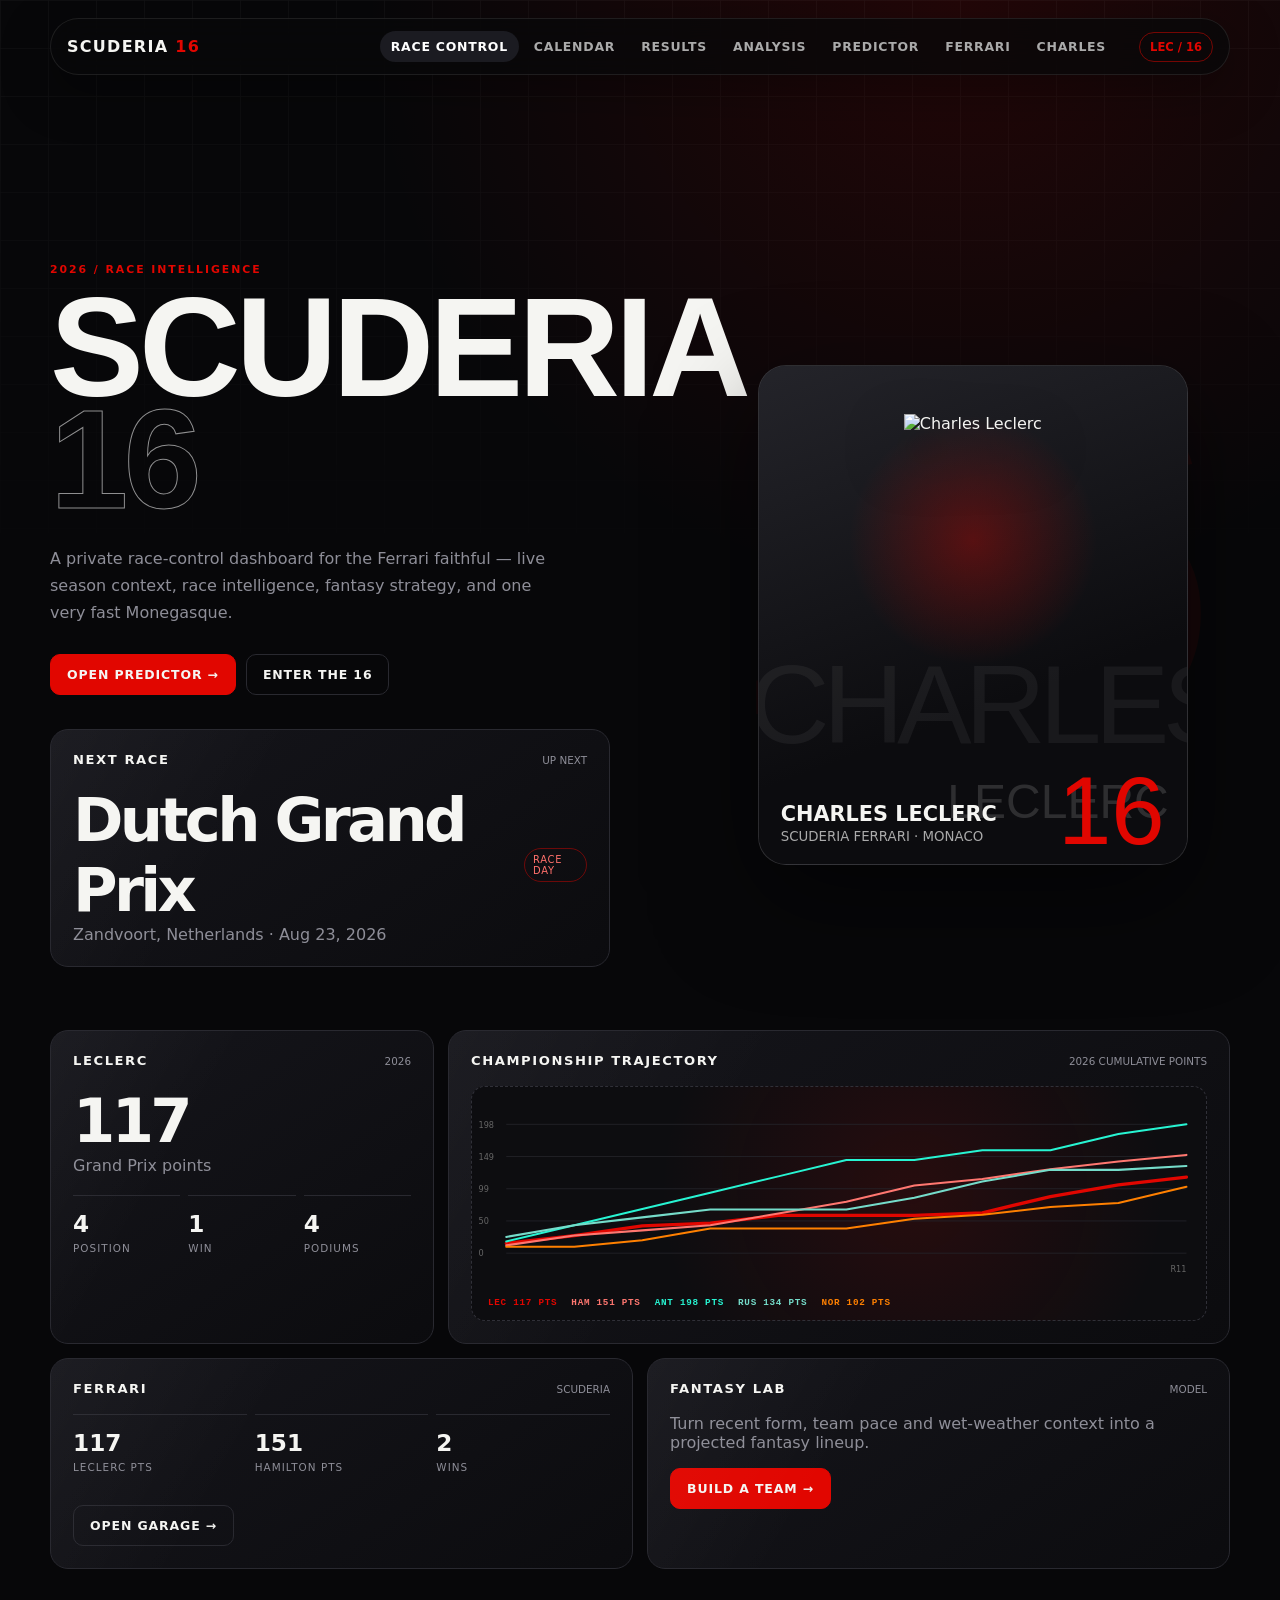
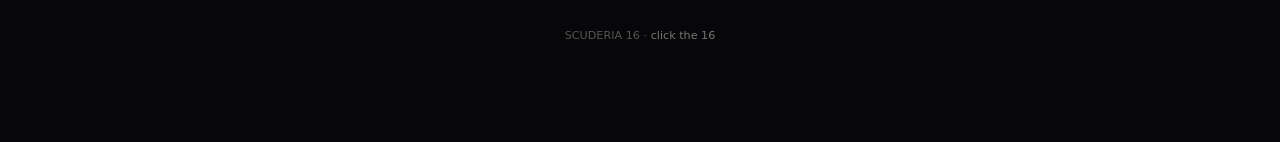
==== docs/index.html @ c8e840b4 "Replace season pulse with championship trajectory" ====
<!doctype html>
<html lang="en">
  <head>
    <meta charset="utf-8" />
    <meta name="viewport" content="width=device-width,initial-scale=1" />
    <title>SCUDERIA 16 — Race Control</title>
    <link rel="stylesheet" href="css/style.css" />
  </head>
  <body>
    <main class="page">
      <section class="hero">
        <div class="hero-copy">
          <div class="eyebrow">2026 / Race Intelligence</div>
          <h1 class="display">SCUDERIA<br /><span>16</span></h1>
          <p class="hero-sub">
            A private race-control dashboard for the Ferrari faithful — live
            season context, race intelligence, fantasy strategy, and one very
            fast Monegasque.
          </p>
          <div class="hero-actions">
            <a class="btn btn-primary" href="fantasy.html">Open Predictor →</a>
            <a class="btn btn-ghost" href="charles.html">Enter The 16</a>
          </div>
          <div class="panel" style="margin-top: 34px; max-width: 560px">
            <div class="panel-title">
              <h3>Next Race</h3>
              <span id="race-status">LOADING</span>
            </div>
            <div class="race-strip">
              <div>
                <div class="big-number" id="next-race">—</div>
                <div class="muted" id="race-date">Loading calendar…</div>
              </div>
              <div class="badge red" id="countdown">—</div>
            </div>
          </div>
        </div>

        <div class="hero-visual">
          <div class="driver-card">
            <div class="driver-art">
              <img
                data-leclerc-image
                alt="Charles Leclerc"
                style="
                  position: absolute;
                  z-index: 2;
                  left: 50%;
                  bottom: -8px;
                  transform: translateX(-50%);
                  height: 92%;
                  width: auto;
                  max-width: 125%;
                  object-fit: contain;
                  filter: drop-shadow(0 25px 28px rgba(0, 0, 0, 0.6));
                "
              />
            </div>
            <div class="driver-meta">
              <div>
                <strong>CHARLES LECLERC</strong>
                <small>SCUDERIA FERRARI · MONACO</small>
              </div>
              <div class="number">16</div>
            </div>
          </div>
        </div>
      </section>

      <section class="dashboard-grid">
        <div class="panel span-4">
          <div class="panel-title">
            <h3>Leclerc</h3>
            <span>2026</span>
          </div>
          <div class="big-number" data-count="117">0</div>
          <div class="muted">Grand Prix points</div>
          <div class="stat-row" style="margin-top: 20px">
            <div class="stat"><b>4</b><small>Position</small></div>
            <div class="stat"><b>1</b><small>Win</small></div>
            <div class="stat"><b>4</b><small>Podiums</small></div>
          </div>
        </div>

        <div class="panel span-8">
          <div class="panel-title">
            <h3>Championship Trajectory</h3>
            <span>2026 cumulative points</span>
          </div>
          <div
            id="championship-graph"
            style="
              position: relative;
              min-height: 210px;
              overflow: hidden;
              border: 1px dashed #303038;
              border-radius: 14px;
              background: radial-gradient(circle at 60% 45%, rgba(225, 6, 0, 0.12), transparent 55%), #0d0d10;
            "
          >
            <div
              id="championship-loading"
              class="muted"
              style="padding: 28px"
            >
              Loading championship trajectory…
            </div>
          </div>
        </div>

        <div class="panel span-6">
          <div class="panel-title">
            <h3>Ferrari</h3>
            <span>Scuderia</span>
          </div>
          <div class="stat-row">
            <div class="stat"><b>117</b><small>Leclerc pts</small></div>
            <div class="stat"><b>151</b><small>Hamilton pts</small></div>
            <div class="stat"><b>2</b><small>Wins</small></div>
          </div>
          <a class="btn btn-ghost" style="margin-top: 18px" href="ferrari.html">
            Open Garage →
          </a>
        </div>

        <div class="panel span-6">
          <div class="panel-title">
            <h3>Fantasy Lab</h3>
            <span>Model</span>
          </div>
          <p class="muted">
            Turn recent form, team pace and wet-weather context into a projected
            fantasy lineup.
          </p>
          <a class="btn btn-primary" href="fantasy.html">Build a Team →</a>
        </div>
      </section>

      <footer class="footer">
        SCUDERIA 16 ·
        <span class="secret" data-message="FORZA FERRARI. 🏁">click the 16</span>
      </footer>
    </main>

    <script src="js/driver-image.js"></script>
    <script src="js/driver-image-fix.js"></script>
    <script src="js/app.js"></script>
    <script>
      fetch('data/next_race.json')
        .then(response => response.json())
        .then(race => {
          document.getElementById('next-race').textContent = race.eventName;
          document.getElementById('race-date').textContent =
            `${race.location}, ${race.country} · ${new Date(race.date).toLocaleDateString(undefined, { month: 'short', day: 'numeric', year: 'numeric' })}`;

          const days = Math.max(
            0,
            Math.ceil((new Date(race.date) - new Date()) / 86400000)
          );

          document.getElementById('countdown').textContent =
            days === 0 ? 'RACE DAY' : `${days} DAYS`;
          document.getElementById('race-status').textContent = 'UP NEXT';
        })
        .catch(() => {
          document.getElementById('race-status').textContent =
            'SEASON COMPLETE';
        });

      const graphDrivers = {
        LEC: { color: '#e10600', label: 'LEC' },
        HAM: { color: '#ff7770', label: 'HAM' },
        ANT: { color: '#27f4d2', label: 'ANT' },
        RUS: { color: '#75dcca', label: 'RUS' },
        NOR: { color: '#ff8000', label: 'NOR' }
      };

      async function renderChampionshipGraph() {
        const root = document.getElementById('championship-graph');
        const loading = document.getElementById('championship-loading');
        const history = [];

        for (let round = 1; round <= 11; round += 1) {
          try {
            const response = await fetch(`data/results_2026_r${round}.json`);
            if (!response.ok) continue;
            history.push({ round, results: await response.json() });
          } catch {
            // Skip unavailable rounds.
          }
        }

        if (!history.length) {
          loading.textContent = 'Championship data unavailable.';
          return;
        }

        const width = 900;
        const height = 210;
        const padding = { left: 42, right: 24, top: 22, bottom: 30 };
        const plotWidth = width - padding.left - padding.right;
        const plotHeight = height - padding.top - padding.bottom;
        const cumulative = {};
        let maxPoints = 0;

        Object.keys(graphDrivers).forEach(code => {
          cumulative[code] = [];
          let total = 0;

          history.forEach(item => {
            const result = item.results.find(
              driver => driver.Abbreviation === code
            );
            total += Number(result?.Points || 0);
            cumulative[code].push(total);
            maxPoints = Math.max(maxPoints, total);
          });
        });

        maxPoints = Math.max(maxPoints, 25);
        root.innerHTML = `
          <svg
            viewBox="0 0 ${width} ${height}"
            style="width:100%;height:210px;display:block"
            aria-label="Cumulative championship points graph"
          ></svg>
          <div
            id="championship-legend"
            style="display:flex;gap:14px;flex-wrap:wrap;padding:0 16px 12px"
          ></div>`;

        const svg = root.querySelector('svg');
        const ns = 'http://www.w3.org/2000/svg';

        for (let step = 0; step <= 4; step += 1) {
          const y = padding.top + (plotHeight * step) / 4;
          const value = Math.round(maxPoints * (1 - step / 4));
          const line = document.createElementNS(ns, 'line');
          line.setAttribute('x1', padding.left);
          line.setAttribute('x2', width - padding.right);
          line.setAttribute('y1', y);
          line.setAttribute('y2', y);
          line.setAttribute('stroke', '#24242b');
          svg.appendChild(line);

          const text = document.createElementNS(ns, 'text');
          text.textContent = value;
          text.setAttribute('x', 8);
          text.setAttribute('y', y + 4);
          text.setAttribute('fill', '#666');
          text.setAttribute('font-size', '10');
          svg.appendChild(text);
        }

        Object.entries(graphDrivers).forEach(([code, meta]) => {
          const points = cumulative[code]
            .map((value, index) => {
              const x =
                padding.left +
                (plotWidth * index) / Math.max(history.length - 1, 1);
              const y =
                padding.top +
                plotHeight * (1 - value / maxPoints);
              return `${x},${y}`;
            })
            .join(' ');

          const path = document.createElementNS(ns, 'polyline');
          path.setAttribute('points', points);
          path.setAttribute('fill', 'none');
          path.setAttribute('stroke', meta.color);
          path.setAttribute('stroke-width', code === 'LEC' ? '4' : '2.5');
          path.setAttribute('stroke-linecap', 'round');
          path.setAttribute('stroke-linejoin', 'round');
          path.setAttribute('pathLength', '1');
          path.style.strokeDasharray = '1';
          path.style.strokeDashoffset = '1';
          path.style.transition = 'stroke-dashoffset 1.4s ease';
          svg.appendChild(path);

          requestAnimationFrame(() => {
            path.style.strokeDashoffset = '0';
          });

          const legend = document.createElement('span');
          legend.style.cssText = `font:800 .58rem ui-monospace,monospace;color:${meta.color};letter-spacing:.08em`;
          legend.textContent = `${meta.label} ${cumulative[code].at(-1) || 0} PTS`;
          root.querySelector('#championship-legend').appendChild(legend);
        });

        const latestRound = document.createElementNS(ns, 'text');
        latestRound.textContent = `R${history.at(-1).round}`;
        latestRound.setAttribute('x', width - padding.right);
        latestRound.setAttribute('y', height - 7);
        latestRound.setAttribute('fill', '#666');
        latestRound.setAttribute('font-size', '10');
        latestRound.setAttribute('text-anchor', 'end');
        svg.appendChild(latestRound);
      }

      renderChampionshipGraph();
    </script>
  </body>
</html>
---- docs/css/style.css ----
:root {
  --bg: #070709;
  --panel: #101014;
  --line: #292930;
  --text: #f5f5f2;
  --muted: #8e8e98;
  --red: #e10600;
  --red2: #ff3b30;
  --font:
    Inter, ui-sans-serif, system-ui, -apple-system, BlinkMacSystemFont,
    'Segoe UI', sans-serif;
  --display: Impact, 'Arial Narrow', 'Segoe UI', sans-serif;
}
* {
  box-sizing: border-box;
}
html {
  scroll-behavior: smooth;
}
body {
  margin: 0;
  background:
    radial-gradient(circle at 75% 0%, rgba(225, 6, 0, 0.13), transparent 30%),
    var(--bg);
  color: var(--text);
  font-family: var(--font);
  min-height: 100vh;
}
body:before {
  content: '';
  position: fixed;
  inset: 0;
  pointer-events: none;
  opacity: 0.045;
  background-image:
    linear-gradient(rgba(255, 255, 255, 0.8) 1px, transparent 1px),
    linear-gradient(90deg, rgba(255, 255, 255, 0.8) 1px, transparent 1px);
  background-size: 48px 48px;
  mask-image: linear-gradient(to bottom, black, transparent 75%);
  z-index: -1;
}
a {
  color: inherit;
}
.site-nav {
  position: fixed;
  z-index: 20;
  top: 18px;
  left: 50%;
  transform: translateX(-50%);
  width: min(1180px, calc(100% - 32px));
  display: flex;
  align-items: center;
  gap: 22px;
  padding: 12px 16px;
  background: rgba(8, 8, 10, 0.78);
  border: 1px solid rgba(255, 255, 255, 0.09);
  backdrop-filter: blur(18px);
  border-radius: 999px;
  box-shadow: 0 16px 50px rgba(0, 0, 0, 0.35);
}
.brand {
  font-weight: 900;
  letter-spacing: 0.08em;
  text-decoration: none;
  margin-right: auto;
}
.brand span {
  color: var(--red);
}
.nav-links {
  display: flex;
  gap: 4px;
}
.nav-links a {
  padding: 8px 11px;
  border-radius: 999px;
  color: #aaa;
  text-decoration: none;
  font-size: 0.78rem;
  font-weight: 700;
  letter-spacing: 0.06em;
  text-transform: uppercase;
}
.nav-links a:hover,
.nav-links a.active {
  background: #1b1b21;
  color: #fff;
}
.nav-16 {
  font-size: 0.72rem;
  color: var(--red);
  font-weight: 900;
  border: 1px solid rgba(225, 6, 0, 0.5);
  padding: 7px 10px;
  border-radius: 999px;
}
.page {
  width: min(1180px, calc(100% - 32px));
  margin: 0 auto;
  padding: 130px 0 80px;
}
.eyebrow {
  font-size: 0.68rem;
  text-transform: uppercase;
  letter-spacing: 0.18em;
  color: var(--red);
  font-weight: 900;
}
.display {
  font-family: var(--display);
  text-transform: uppercase;
  letter-spacing: -0.035em;
}
.hero {
  min-height: calc(100vh - 30px);
  display: grid;
  grid-template-columns: 1.05fr 0.95fr;
  align-items: center;
  gap: 40px;
  padding-top: 100px;
}
.hero h1 {
  font-size: clamp(4.8rem, 11vw, 10rem);
  line-height: 0.8;
  margin: 16px 0 28px;
}
.hero h1 span {
  display: block;
  color: transparent;
  -webkit-text-stroke: 1px rgba(255, 255, 255, 0.55);
}
.hero-copy {
  max-width: 650px;
}
.hero-sub {
  color: var(--muted);
  max-width: 500px;
  line-height: 1.7;
  font-size: 1rem;
}
.hero-actions {
  display: flex;
  gap: 10px;
  margin-top: 28px;
  flex-wrap: wrap;
}
.btn {
  display: inline-flex;
  align-items: center;
  gap: 9px;
  padding: 12px 16px;
  border-radius: 10px;
  border: 1px solid var(--line);
  text-decoration: none;
  font-weight: 800;
  font-size: 0.78rem;
  text-transform: uppercase;
  letter-spacing: 0.07em;
}
.btn-primary {
  background: var(--red);
  border-color: var(--red);
}
.btn-primary:hover {
  background: var(--red2);
}
.btn-ghost:hover {
  border-color: #555;
}
.hero-visual {
  position: relative;
  min-height: 560px;
  display: flex;
  align-items: center;
  justify-content: center;
}
.hero-visual:before {
  content: '16';
  position: absolute;
  font-family: var(--display);
  font-size: 28rem;
  line-height: 1;
  color: rgba(225, 6, 0, 0.07);
  right: -15px;
  top: 0;
}
.driver-card {
  position: relative;
  width: min(430px, 100%);
  height: 500px;
  border: 1px solid rgba(255, 255, 255, 0.12);
  background: linear-gradient(145deg, #19191f, #0d0d10);
  overflow: hidden;
  border-radius: 28px;
  box-shadow: 0 35px 100px rgba(0, 0, 0, 0.5);
}
.driver-card:after {
  content: '';
  position: absolute;
  inset: 0;
  background: linear-gradient(
    120deg,
    transparent 40%,
    rgba(225, 6, 0, 0.25),
    transparent 70%
  );
  transform: translateX(-100%);
  animation: sheen 6s infinite;
}
.driver-art {
  position: absolute;
  inset: 0;
  background:
    radial-gradient(circle at 50% 35%, rgba(225, 6, 0, 0.32), transparent 32%),
    linear-gradient(160deg, #24242a, #0c0c0f 65%);
}
.driver-art:before {
  content: 'CHARLES';
  position: absolute;
  bottom: 95px;
  left: -10px;
  font-family: var(--display);
  font-size: 7rem;
  letter-spacing: -0.06em;
  color: rgba(255, 255, 255, 0.055);
}
.driver-art:after {
  content: 'LECLERC';
  position: absolute;
  bottom: 35px;
  right: 18px;
  font-family: var(--display);
  font-size: 3rem;
  color: rgba(255, 255, 255, 0.14);
}
.driver-meta {
  position: absolute;
  z-index: 2;
  inset: auto 22px 20px;
  display: flex;
  justify-content: space-between;
  align-items: end;
}
.driver-meta strong {
  font-size: 1.3rem;
}
.driver-meta small {
  display: block;
  color: #aaa;
  margin-top: 3px;
}
.number {
  font-family: var(--display);
  font-size: 6rem;
  line-height: 0.7;
  color: var(--red);
}
.dashboard-grid {
  display: grid;
  grid-template-columns: repeat(12, 1fr);
  gap: 14px;
  margin-top: 30px;
}
.panel {
  background: linear-gradient(
    145deg,
    rgba(22, 22, 28, 0.96),
    rgba(12, 12, 15, 0.96)
  );
  border: 1px solid var(--line);
  border-radius: 18px;
  padding: 22px;
  position: relative;
  overflow: hidden;
}
.panel:before {
  content: '';
  position: absolute;
  inset: 0;
  background: linear-gradient(
    120deg,
    rgba(255, 255, 255, 0.035),
    transparent 35%
  );
  pointer-events: none;
}
.span-4 {
  grid-column: span 4;
}
.span-6 {
  grid-column: span 6;
}
.span-8 {
  grid-column: span 8;
}
.span-12 {
  grid-column: span 12;
}
.panel-title {
  display: flex;
  justify-content: space-between;
  align-items: center;
  margin-bottom: 18px;
}
.panel-title h2,
.panel-title h3 {
  margin: 0;
  font-size: 0.82rem;
  text-transform: uppercase;
  letter-spacing: 0.12em;
}
.panel-title span {
  font-size: 0.65rem;
  color: var(--muted);
  text-transform: uppercase;
}
.big-number {
  font-size: 3.8rem;
  font-weight: 900;
  letter-spacing: -0.06em;
}
.muted {
  color: var(--muted);
}
.stat-row {
  display: grid;
  grid-template-columns: repeat(3, 1fr);
  gap: 8px;
}
.stat {
  padding: 14px 0;
  border-top: 1px solid var(--line);
}
.stat b {
  font-size: 1.45rem;
}
.stat small {
  display: block;
  color: var(--muted);
  font-size: 0.65rem;
  text-transform: uppercase;
  letter-spacing: 0.1em;
  margin-top: 5px;
}
.race-strip {
  display: flex;
  align-items: center;
  justify-content: space-between;
  gap: 20px;
}
.race-track {
  height: 150px;
  border: 1px dashed #3a3a43;
  border-radius: 14px;
  position: relative;
  overflow: hidden;
  background: radial-gradient(circle, rgba(225, 6, 0, 0.12), transparent 60%);
}
.race-track svg {
  width: 100%;
  height: 100%;
}
.section-head {
  display: flex;
  justify-content: space-between;
  align-items: end;
  margin: 60px 0 18px;
}
.section-head h1 {
  font-size: clamp(2.5rem, 6vw, 5.5rem);
  margin: 0;
  line-height: 0.9;
}
.section-head p {
  color: var(--muted);
  max-width: 420px;
  line-height: 1.6;
}
.table-wrap {
  overflow: auto;
  border: 1px solid var(--line);
  border-radius: 16px;
}
.data-table {
  width: 100%;
  border-collapse: collapse;
  min-width: 650px;
}
.data-table th {
  font-size: 0.65rem;
  color: #777;
  text-transform: uppercase;
  letter-spacing: 0.12em;
  text-align: left;
  padding: 14px;
  border-bottom: 1px solid var(--line);
}
.data-table td {
  padding: 15px 14px;
  border-bottom: 1px solid #1d1d22;
  font-size: 0.88rem;
}
.data-table tr:last-child td {
  border-bottom: 0;
}
.data-table tr:hover {
  background: #15151a;
}
.ferrari-row {
  background: rgba(225, 6, 0, 0.08) !important;
}
.badge {
  display: inline-flex;
  padding: 5px 8px;
  border: 1px solid var(--line);
  border-radius: 999px;
  font-size: 0.62rem;
  text-transform: uppercase;
  letter-spacing: 0.08em;
}
.badge.red {
  border-color: rgba(225, 6, 0, 0.45);
  color: #ff706b;
}
.select {
  background: #111116;
  color: #fff;
  border: 1px solid var(--line);
  padding: 11px 14px;
  border-radius: 10px;
}
.chart-panel canvas {
  max-height: 350px;
}
.timeline {
  display: grid;
  gap: 10px;
}
.timeline-item {
  display: grid;
  grid-template-columns: 90px 1fr 70px;
  gap: 15px;
  align-items: center;
  padding: 15px;
  border-top: 1px solid var(--line);
}
.timeline-item .round {
  font-weight: 900;
  color: var(--red);
}
.timeline-item .event {
  font-weight: 800;
}
.timeline-item .date {
  color: var(--muted);
  font-size: 0.75rem;
}
.driver-hero {
  min-height: 80vh;
  display: grid;
  grid-template-columns: 0.9fr 1.1fr;
  align-items: end;
  gap: 30px;
}
.driver-photo {
  height: 650px;
  border-radius: 28px;
  border: 1px solid var(--line);
  position: relative;
  overflow: hidden;
  background:
    radial-gradient(circle at 55% 25%, rgba(225, 6, 0, 0.45), transparent 25%),
    linear-gradient(150deg, #27272e, #09090b 65%);
}
.driver-photo:before {
  content: 'CHARLES\A LECLERC';
  white-space: pre;
  position: absolute;
  left: 22px;
  bottom: 22px;
  font-family: var(--display);
  font-size: clamp(4rem, 8vw, 8rem);
  line-height: 0.78;
  color: rgba(255, 255, 255, 0.08);
}
.driver-photo .helmet {
  position: absolute;
  width: 170px;
  height: 170px;
  border-radius: 48% 48% 42% 42%;
  background: linear-gradient(
    145deg,
    #f1f1ed,
    #bdc0c4 35%,
    #121216 37%,
    #09090b 68%
  );
  top: 25%;
  left: 50%;
  transform: translateX(-50%) rotate(-5deg);
  box-shadow: 0 30px 80px #000;
}
.driver-photo .visor {
  position: absolute;
  width: 145px;
  height: 55px;
  background: #09090b;
  border: 4px solid #555;
  border-radius: 50%;
  top: 36%;
  left: 50%;
  transform: translateX(-50%) rotate(-5deg);
}
.driver-info h1 {
  font-size: clamp(5rem, 10vw, 9rem);
  margin: 10px 0;
  line-height: 0.78;
}
.driver-info .mono {
  font-family: ui-monospace, monospace;
  color: #aaa;
}
.metric-grid {
  display: grid;
  grid-template-columns: repeat(4, 1fr);
  gap: 1px;
  background: var(--line);
  border: 1px solid var(--line);
  margin-top: 28px;
}
.metric {
  background: var(--panel);
  padding: 20px;
}
.metric b {
  display: block;
  font-size: 2rem;
}
.metric span {
  font-size: 0.62rem;
  color: #777;
  text-transform: uppercase;
  letter-spacing: 0.1em;
}
.bar {
  height: 5px;
  background: #25252b;
  border-radius: 999px;
  overflow: hidden;
}
.bar i {
  display: block;
  height: 100%;
  background: var(--red);
}
.fantasy-board {
  display: grid;
  grid-template-columns: 1fr 330px;
  gap: 14px;
}
.driver-pick {
  display: grid;
  grid-template-columns: 50px 1fr 90px;
  align-items: center;
  gap: 15px;
  padding: 16px;
  border-bottom: 1px solid var(--line);
  cursor: pointer;
}
.driver-pick:hover,
.driver-pick.selected {
  background: rgba(225, 6, 0, 0.09);
}
.pick-num {
  font-family: var(--display);
  font-size: 2rem;
  color: #777;
}
.pick-name b {
  display: block;
}
.pick-name small {
  color: #777;
}
.pick-score {
  text-align: right;
  font-weight: 900;
}
.sticky-card {
  position: sticky;
  top: 100px;
}
.selected-list {
  display: grid;
  gap: 8px;
  margin: 15px 0;
}
.selected-chip {
  display: flex;
  justify-content: space-between;
  padding: 11px;
  background: #19191f;
  border: 1px solid var(--line);
  border-radius: 9px;
}
.footer {
  padding: 60px 20px 20px;
  color: #555;
  font-size: 0.7rem;
  text-align: center;
}
.secret {
  cursor: pointer;
  color: #777;
}
.secret:hover {
  color: #fff;
}
@keyframes sheen {
  0%,
  55% {
    transform: translateX(-120%);
  }
  75%,
  100% {
    transform: translateX(120%);
  }
}
@media (max-width: 900px) {
  .nav-links {
    display: none;
  }
  .hero,
  .driver-hero {
    grid-template-columns: 1fr;
  }
  .hero {
    padding-top: 80px;
  }
  .hero-visual {
    min-height: 450px;
  }
  .driver-card {
    height: 430px;
  }
  .dashboard-grid .span-4,
  .dashboard-grid .span-6,
  .dashboard-grid .span-8 {
    grid-column: span 12;
  }
  .metric-grid {
    grid-template-columns: repeat(2, 1fr);
  }
  .fantasy-board {
    grid-template-columns: 1fr;
  }
  .sticky-card {
    position: static;
  }
}
@media (max-width: 600px) {
  .page {
    width: min(100% - 22px, 1180px);
  }
  .site-nav {
    width: calc(100% - 18px);
    top: 9px;
  }
  .hero h1 {
    font-size: 4.5rem;
  }
  .driver-info h1 {
    font-size: 5rem;
  }
  .hero-visual {
    min-height: 390px;
  }
  .driver-card {
    height: 380px;
  }
  .stat-row {
    grid-template-columns: 1fr 1fr;
  }
  .timeline-item {
    grid-template-columns: 65px 1fr;
  }
  .timeline-item .date {
    display: none;
  }
}
/* --- Ferrari / Charles showcase --- */
.driver-showcase {
  min-height: calc(100vh - 90px);
  display: grid;
  grid-template-columns: 0.82fr 1.18fr;
  gap: 18px;
  align-items: stretch;
}
.driver-portrait-panel {
  min-height: 720px;
  position: relative;
  overflow: hidden;
  border: 1px solid rgba(255, 255, 255, 0.12);
  border-radius: 26px;
  background:
    radial-gradient(circle at 50% 18%, rgba(225, 6, 0, 0.38), transparent 30%),
    linear-gradient(145deg, #1b0a0a, #08080a 70%);
  box-shadow: 0 40px 120px rgba(0, 0, 0, 0.5);
}
.driver-portrait-panel:before {
  content: '16';
  position: absolute;
  right: -10px;
  top: -25px;
  font-family: var(--display);
  font-size: 23rem;
  line-height: 1;
  color: rgba(225, 6, 0, 0.08);
}
.driver-cutout {
  position: absolute;
  z-index: 2;
  left: 50%;
  bottom: -2px;
  transform: translateX(-50%);
  height: min(78%, 650px);
  width: auto;
  max-width: 112%;
  object-fit: contain;
  filter: drop-shadow(0 28px 35px rgba(0, 0, 0, 0.65));
}
.driver-portrait-glow {
  position: absolute;
  z-index: 1;
  left: 50%;
  bottom: 5%;
  width: 80%;
  height: 30%;
  transform: translateX(-50%);
  background: radial-gradient(ellipse, rgba(225, 6, 0, 0.35), transparent 68%);
  filter: blur(18px);
}
.driver-label {
  position: absolute;
  z-index: 4;
  left: 24px;
  bottom: 24px;
}
.driver-label .tiny {
  font-size: 0.65rem;
  letter-spacing: 0.18em;
  color: #ff6d68;
  text-transform: uppercase;
  font-weight: 900;
}
.driver-label strong {
  display: block;
  font-family: var(--display);
  font-size: clamp(3.5rem, 6vw, 6rem);
  line-height: 0.8;
  letter-spacing: -0.04em;
}
.driver-label span {
  display: block;
  margin-top: 10px;
  color: #aaa;
  font-family: ui-monospace, monospace;
  font-size: 0.72rem;
}
.driver-copy {
  display: flex;
  flex-direction: column;
  justify-content: center;
  padding: 28px 8px;
}
.driver-copy h1 {
  font-size: clamp(5rem, 9vw, 9.5rem);
  line-height: 0.76;
  margin: 10px 0 20px;
}
.driver-copy h1 span {
  color: transparent;
  -webkit-text-stroke: 1px rgba(255, 255, 255, 0.5);
}
.driver-copy .mono {
  font-family: ui-monospace, monospace;
  color: #aaa;
  letter-spacing: 0.12em;
}
.driver-copy .hero-sub {
  max-width: 580px;
}
.driver-stat-grid {
  display: grid;
  grid-template-columns: repeat(4, 1fr);
  gap: 1px;
  background: var(--line);
  border: 1px solid var(--line);
  margin: 28px 0;
}
.driver-stat {
  background: rgba(16, 16, 20, 0.92);
  padding: 18px;
}
.driver-stat b {
  display: block;
  font-size: 2rem;
}
.driver-stat span {
  display: block;
  color: #777;
  font-size: 0.6rem;
  letter-spacing: 0.12em;
  text-transform: uppercase;
  margin-top: 5px;
}
.garage {
  position: relative;
  min-height: 620px;
  overflow: hidden;
  border-radius: 26px;
  border: 1px solid rgba(255, 255, 255, 0.1);
  background:
    radial-gradient(circle at 50% 45%, rgba(225, 6, 0, 0.18), transparent 35%),
    linear-gradient(180deg, #111116, #050506 80%);
  box-shadow:
    inset 0 1px rgba(255, 255, 255, 0.05),
    0 35px 100px rgba(0, 0, 0, 0.45);
}
.garage:before {
  content: '';
  position: absolute;
  inset: 0;
  background:
    linear-gradient(rgba(255, 255, 255, 0.025) 1px, transparent 1px),
    linear-gradient(90deg, rgba(255, 255, 255, 0.025) 1px, transparent 1px);
  background-size: 60px 60px;
  mask-image: linear-gradient(to bottom, black, transparent 85%);
}
.garage:after {
  content: '';
  position: absolute;
  left: 5%;
  right: 5%;
  bottom: 8%;
  height: 18%;
  background: radial-gradient(ellipse, rgba(225, 6, 0, 0.22), transparent 65%);
  filter: blur(15px);
}
.garage-header {
  position: absolute;
  z-index: 3;
  left: 24px;
  top: 22px;
}
.garage-header strong {
  font-family: var(--display);
  font-size: 2.2rem;
  color: var(--red);
  letter-spacing: 0.04em;
}
.garage-header small {
  display: block;
  color: #777;
  letter-spacing: 0.16em;
  text-transform: uppercase;
  margin-top: 4px;
}
.garage model-viewer {
  position: absolute;
  z-index: 2;
  inset: 58px 0 0;
  width: 100%;
  height: calc(100% - 58px);
  --poster-color: transparent;
  background: transparent;
}
.garage-controls {
  position: absolute;
  z-index: 4;
  bottom: 18px;
  left: 50%;
  transform: translateX(-50%);
  display: flex;
  align-items: center;
  gap: 9px;
  padding: 9px 14px;
  border: 1px solid rgba(255, 255, 255, 0.12);
  background: rgba(0, 0, 0, 0.55);
  backdrop-filter: blur(12px);
  border-radius: 999px;
  color: #aaa;
  font-size: 0.65rem;
  letter-spacing: 0.1em;
  text-transform: uppercase;
  white-space: nowrap;
}
.garage-ring {
  position: absolute;
  z-index: 1;
  left: 50%;
  top: 55%;
  width: 76%;
  aspect-ratio: 2.5/1;
  transform: translate(-50%, -50%) rotateX(66deg);
  border: 2px solid rgba(225, 6, 0, 0.65);
  border-radius: 50%;
  box-shadow:
    0 0 30px rgba(225, 6, 0, 0.25),
    inset 0 0 30px rgba(225, 6, 0, 0.15);
}
.garage-ring:after {
  content: '';
  position: absolute;
  inset: 12%;
  border: 1px solid rgba(255, 255, 255, 0.12);
  border-radius: 50%;
}
.showcase-grid {
  display: grid;
  grid-template-columns: repeat(12, 1fr);
  gap: 14px;
  margin-top: 14px;
}
.showcase-grid .span-5 {
  grid-column: span 5;
}
.showcase-grid .span-7 {
  grid-column: span 7;
}
.performance-radar {
  height: 260px;
  position: relative;
  display: grid;
  place-items: center;
}
.radar-svg {
  width: min(280px, 100%);
  height: 100%;
}
.radar-score {
  position: absolute;
  text-align: center;
}
.radar-score b {
  font-size: 2.5rem;
}
.radar-score small {
  display: block;
  color: #777;
  text-transform: uppercase;
  font-size: 0.6rem;
  letter-spacing: 0.12em;
}
.result-strip {
  display: flex;
  gap: 8px;
  overflow: auto;
  padding-bottom: 4px;
}
.result-chip {
  min-width: 120px;
  padding: 14px;
  border: 1px solid var(--line);
  border-radius: 12px;
  background: #0d0d10;
}
.result-chip small {
  display: block;
  color: #777;
  text-transform: uppercase;
  font-size: 0.58rem;
  letter-spacing: 0.1em;
}
.result-chip b {
  display: block;
  color: #ff514b;
  font-size: 1.4rem;
  margin-top: 8px;
}
.result-chip span {
  display: block;
  color: #aaa;
  font-size: 0.65rem;
  margin-top: 2px;
}
.model-note {
  color: #555;
  font-size: 0.58rem;
  margin-top: 8px;
}
.garage-page .section-head {
  margin-top: 20px;
}
.garage-page .section-head h1 {
  font-size: clamp(4rem, 9vw, 8rem);
}
.garage-page .driver-mini {
  min-height: 240px;
  display: flex;
  align-items: flex-end;
  justify-content: space-between;
}
.driver-mini .number {
  font-size: 8rem;
}
.driver-mini-copy strong {
  font-size: 1.1rem;
}
.driver-mini-copy small {
  display: block;
  color: #777;
  margin-top: 4px;
}
.garage-telemetry {
  height: 170px;
}
@media (max-width: 1000px) {
  .driver-showcase {
    grid-template-columns: 1fr;
  }
  .driver-portrait-panel {
    min-height: 600px;
  }
  .driver-copy {
    padding: 20px 0;
  }
  .showcase-grid .span-5,
  .showcase-grid .span-7 {
    grid-column: span 12;
  }
  .garage {
    min-height: 540px;
  }
}
@media (max-width: 600px) {
  .driver-portrait-panel {
    min-height: 520px;
  }
  .driver-cutout {
    height: 72%;
  }
  .driver-stat-grid {
    grid-template-columns: repeat(2, 1fr);
  }
  .garage {
    min-height: 430px;
  }
  .garage-header strong {
    font-size: 1.6rem;
  }
  .garage-controls {
    font-size: 0.55rem;
  }
  .driver-copy h1 {
    font-size: 4.5rem;
  }
  .result-chip {
    min-width: 105px;
  }
}
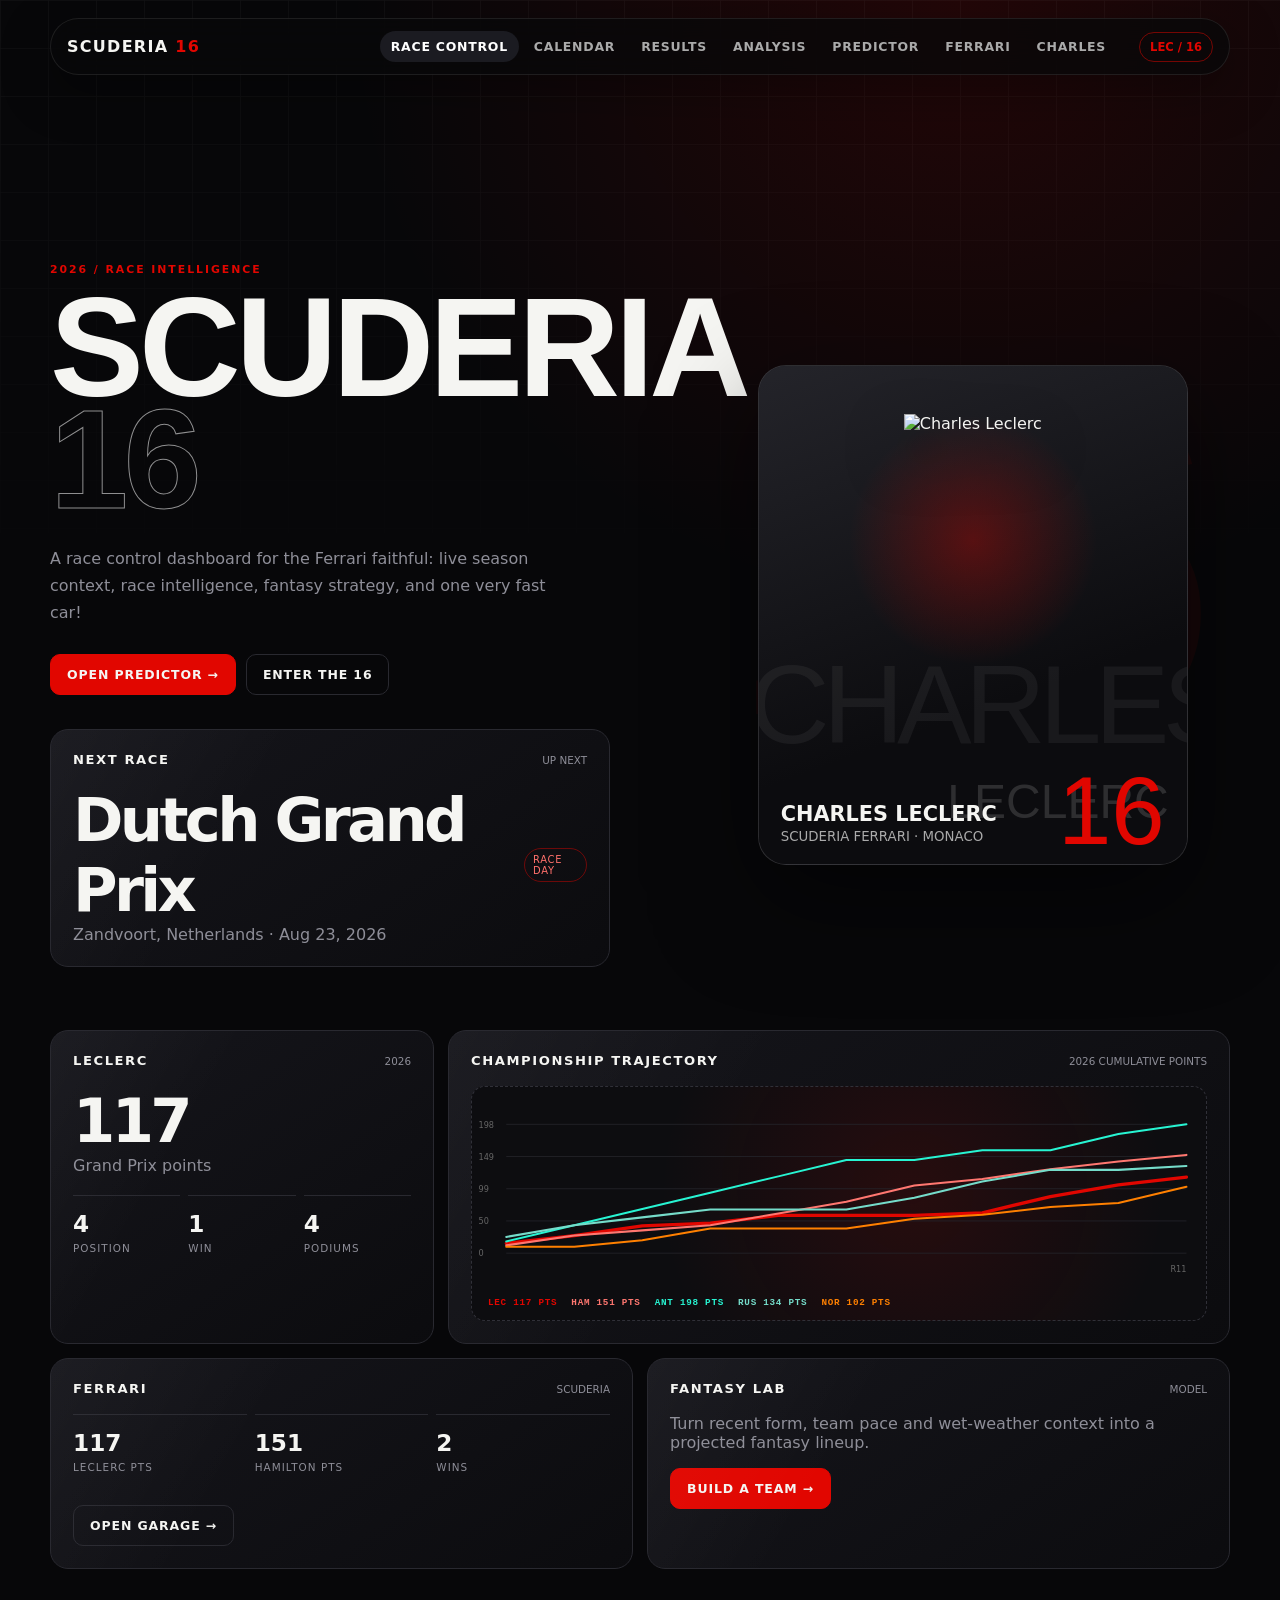
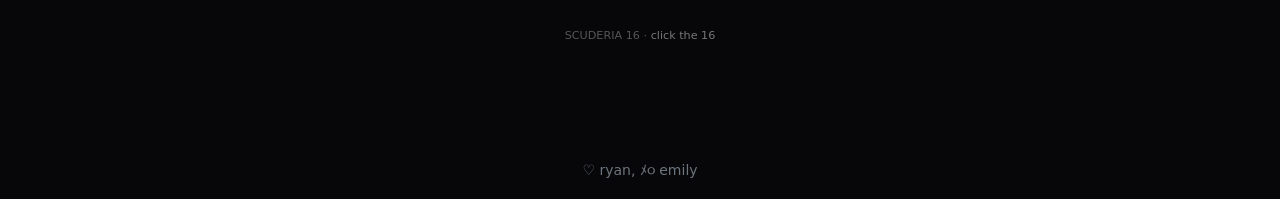
==== commit ed10043f: "add footer, fix words" ====
--- a/docs/index.html
+++ b/docs/index.html
@@ -13,9 +13,9 @@
           <div class="eyebrow">2026 / Race Intelligence</div>
           <h1 class="display">SCUDERIA<br /><span>16</span></h1>
           <p class="hero-sub">
-            A private race-control dashboard for the Ferrari faithful — live
+            A race control dashboard for the Ferrari faithful: live
             season context, race intelligence, fantasy strategy, and one very
-            fast Monegasque.
+            fast car!
           </p>
           <div class="hero-actions">
             <a class="btn btn-primary" href="fantasy.html">Open Predictor →</a>
@@ -300,5 +300,8 @@
 
       renderChampionshipGraph();
     </script>
+    <footer style="color: #6c757d; text-align: center; padding: 20px; font-size: 14px;">
+      ♡ ryan, ﾒ૦ emily
+    </footer>
   </body>
 </html>
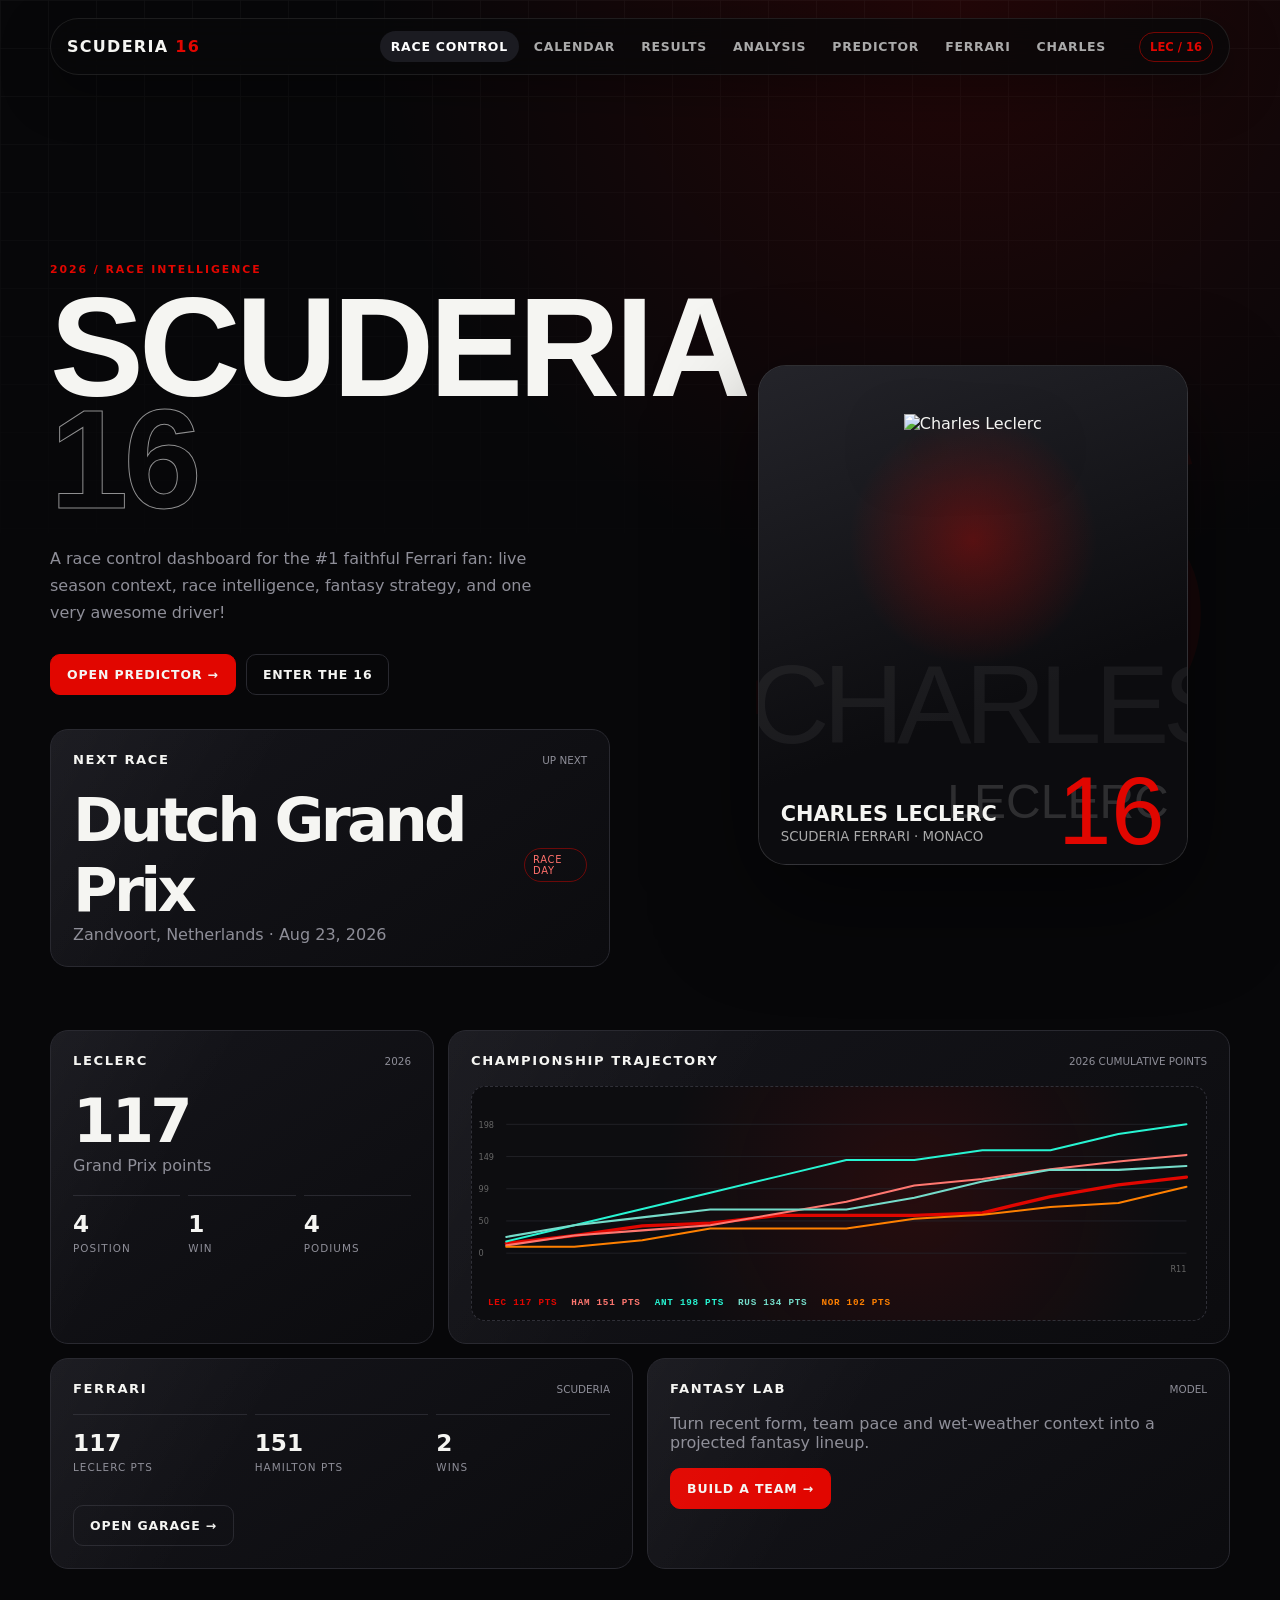
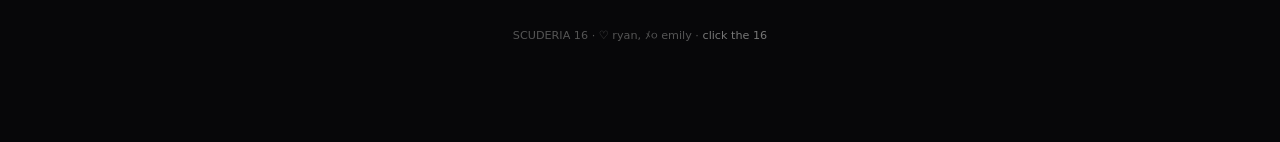
==== commit 872719bb: "Fix footer and text" ====
--- a/docs/index.html
+++ b/docs/index.html
@@ -13,9 +13,9 @@
           <div class="eyebrow">2026 / Race Intelligence</div>
           <h1 class="display">SCUDERIA<br /><span>16</span></h1>
           <p class="hero-sub">
-            A race control dashboard for the Ferrari faithful: live
+            A race control dashboard for the #1 faithful Ferrari fan: live
             season context, race intelligence, fantasy strategy, and one very
-            fast car!
+            awesome driver!
           </p>
           <div class="hero-actions">
             <a class="btn btn-primary" href="fantasy.html">Open Predictor →</a>
@@ -137,8 +137,9 @@
       </section>
 
       <footer class="footer">
-        SCUDERIA 16 ·
+        SCUDERIA 16 · ♡ ryan, ﾒ૦ emily · 
         <span class="secret" data-message="FORZA FERRARI. 🏁">click the 16</span>
+        
       </footer>
     </main>
 
@@ -300,8 +301,5 @@
 
       renderChampionshipGraph();
     </script>
-    <footer style="color: #6c757d; text-align: center; padding: 20px; font-size: 14px;">
-      ♡ ryan, ﾒ૦ emily
-    </footer>
   </body>
 </html>
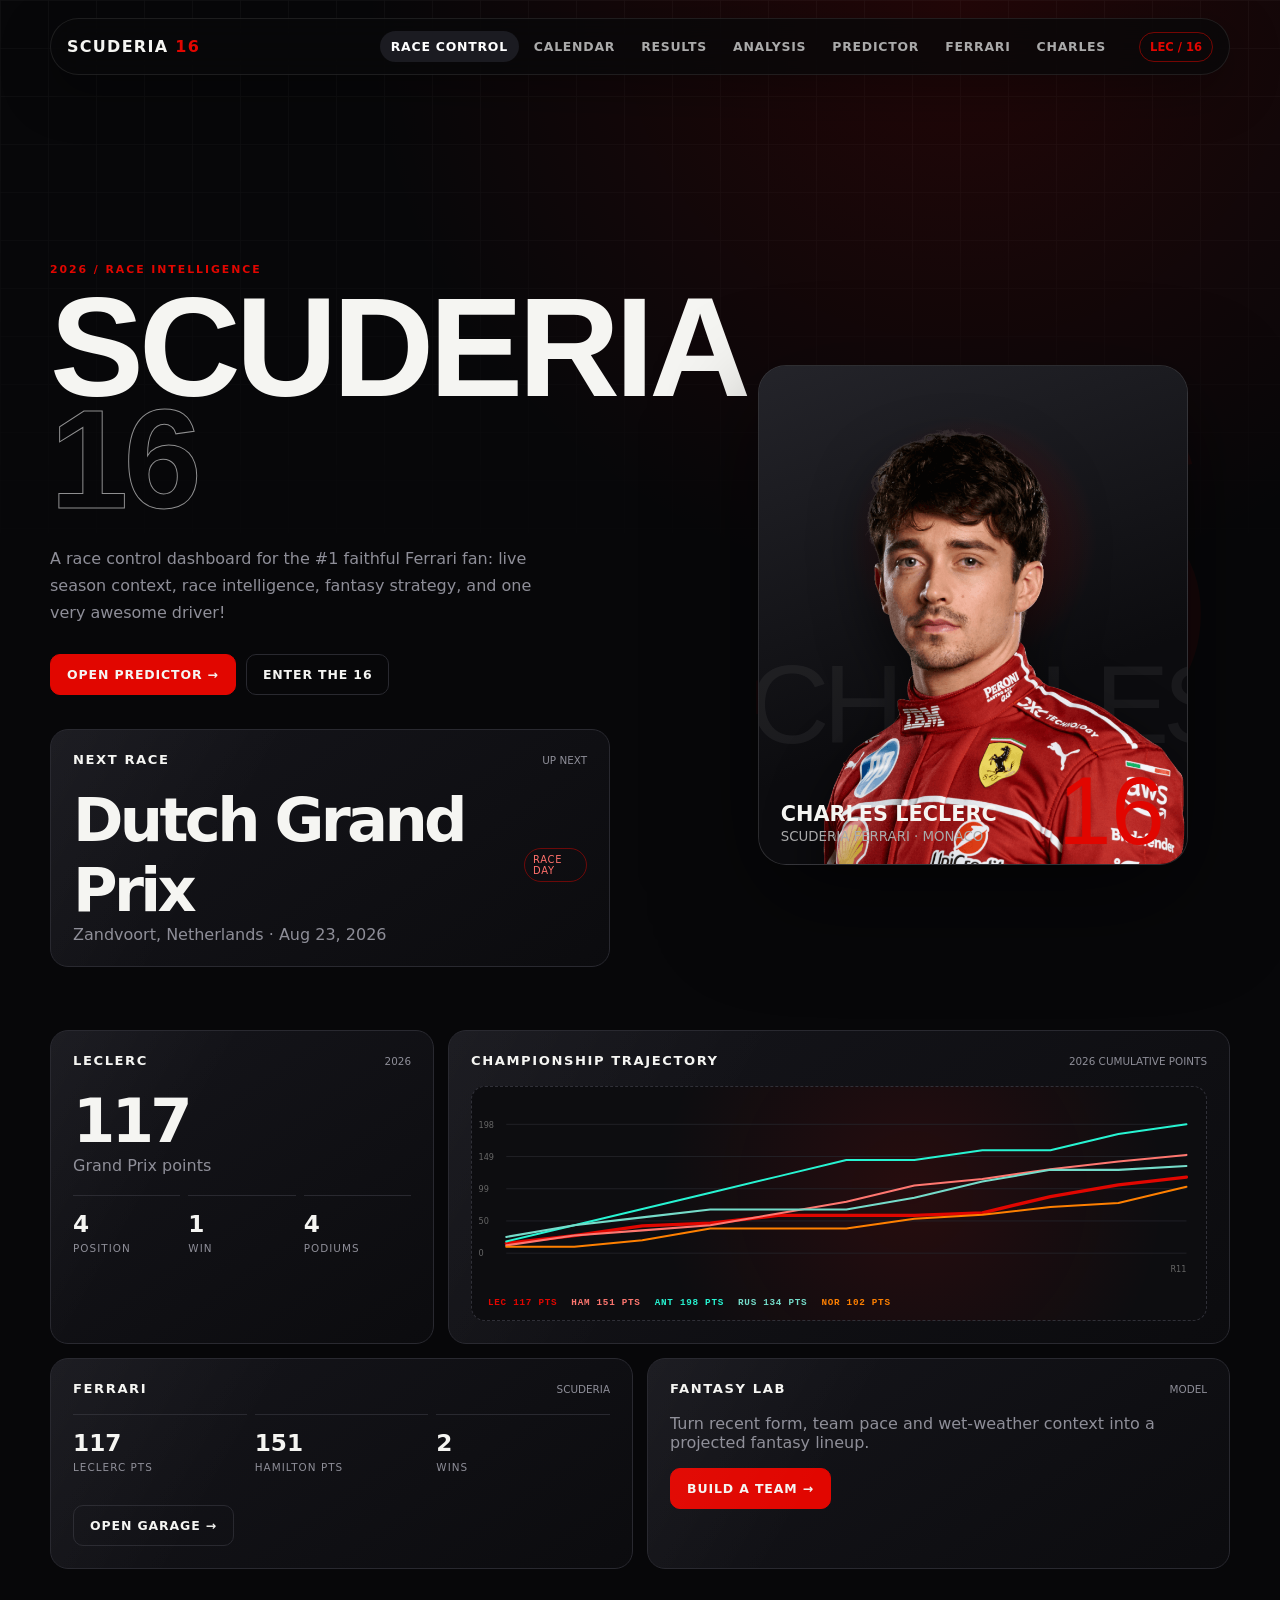
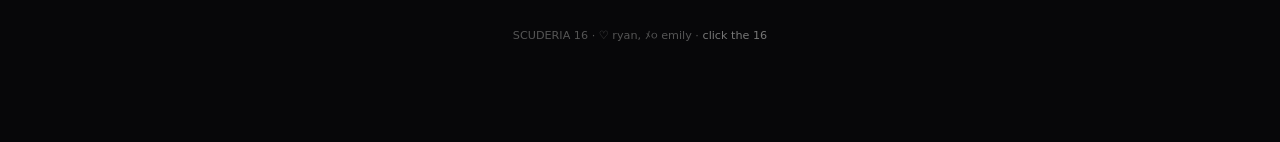
==== commit b8040243: "Fix Charles Leclerc images" ====
--- a/docs/index.html
+++ b/docs/index.html
@@ -40,7 +40,7 @@
           <div class="driver-card">
             <div class="driver-art">
               <img
-                data-leclerc-image
+                src="assets/charles-leclerc.png"
                 alt="Charles Leclerc"
                 style="
                   position: absolute;
@@ -143,8 +143,6 @@
       </footer>
     </main>
 
-    <script src="js/driver-image.js"></script>
-    <script src="js/driver-image-fix.js"></script>
     <script src="js/app.js"></script>
     <script>
       fetch('data/next_race.json')
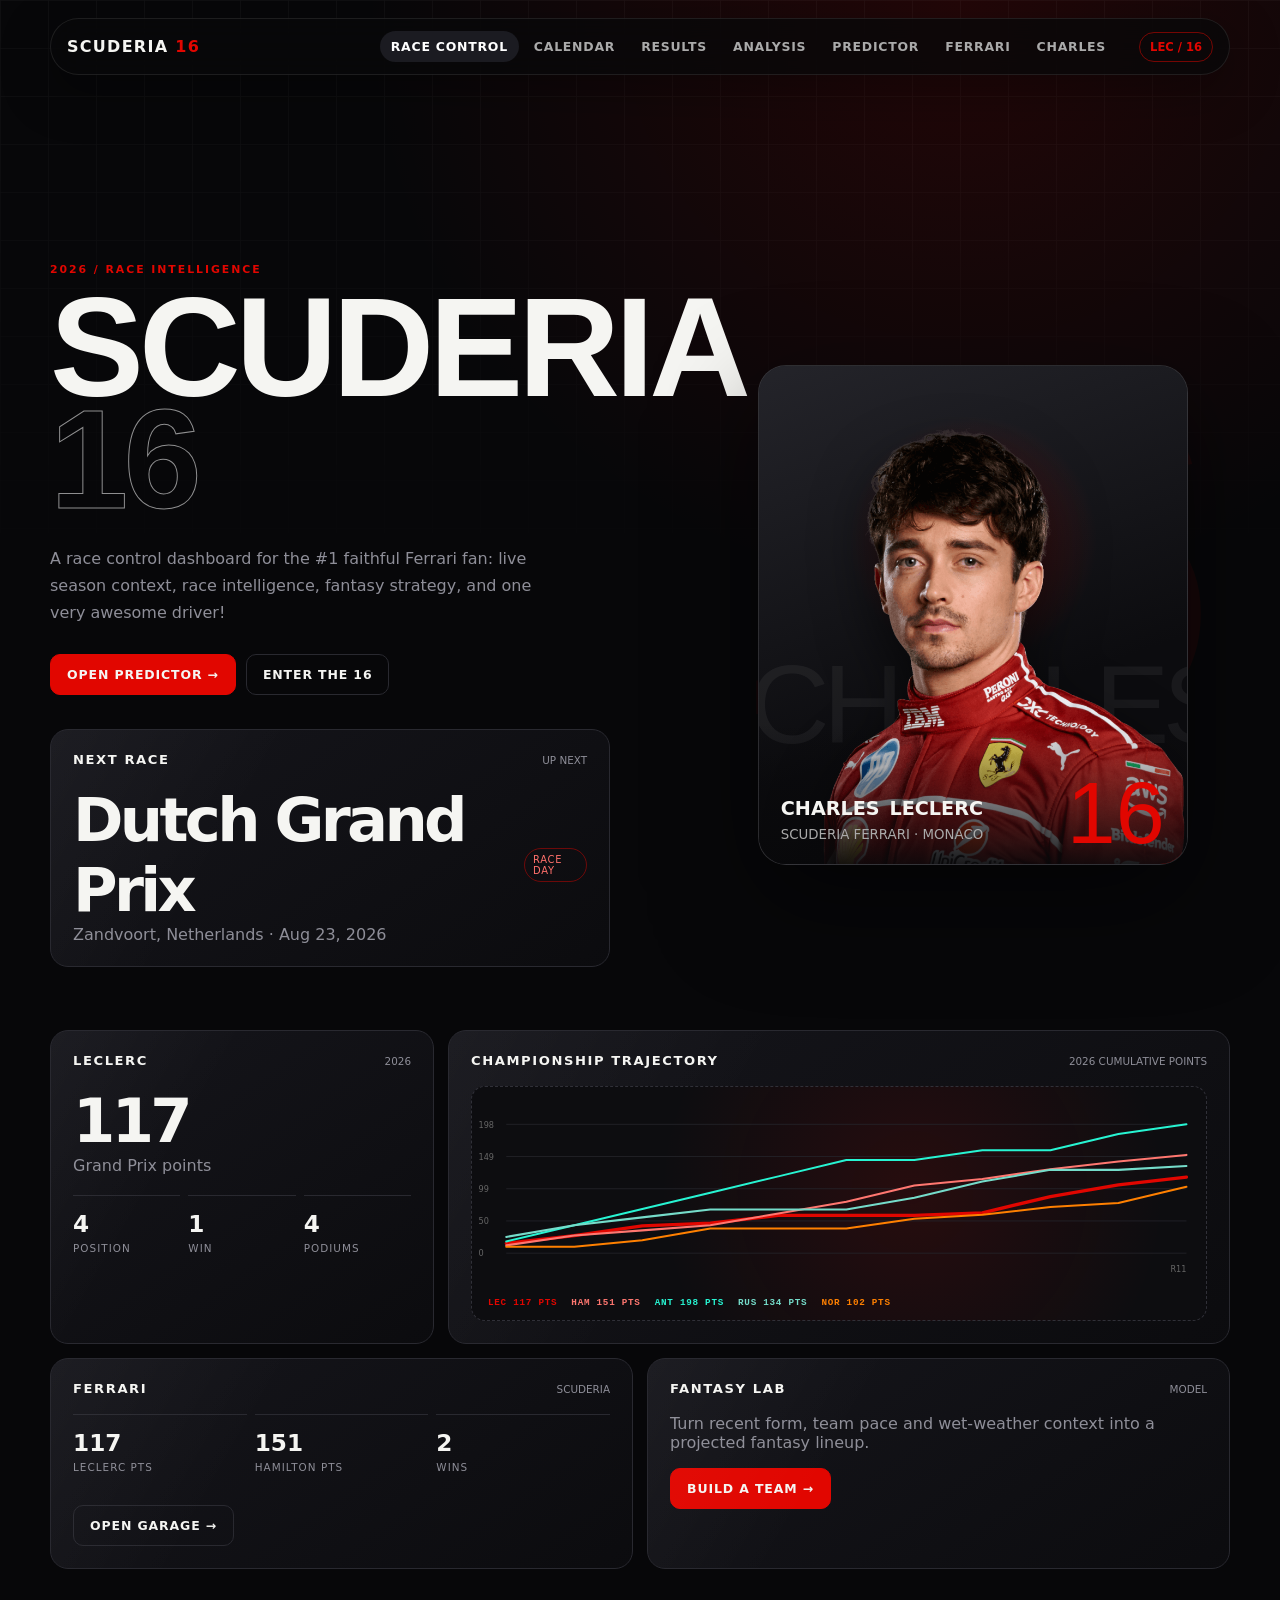
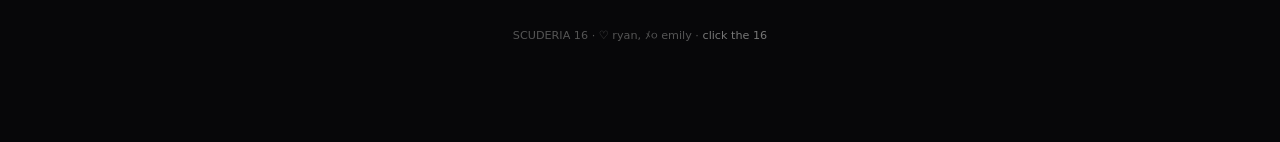
==== commit 3812f4a8: "Add responsive navigation menu" ====
--- a/docs/index.html
+++ b/docs/index.html
@@ -143,7 +143,7 @@
       </footer>
     </main>
 
-    <script src="js/app.js"></script>
+    <script src="js/app.js?v=menu-1"></script>
     <script>
       fetch('data/next_race.json')
         .then(response => response.json())
--- a/docs/css/style.css
+++ b/docs/css/style.css
@@ -87,6 +87,26 @@
   background: #1b1b21;
   color: #fff;
 }
+.nav-toggle {
+  display: none;
+  width: 38px;
+  height: 38px;
+  padding: 9px;
+  border: 1px solid rgba(255, 255, 255, 0.14);
+  border-radius: 50%;
+  background: #15151a;
+  color: #fff;
+  cursor: pointer;
+}
+.nav-toggle span {
+  display: block;
+  width: 100%;
+  height: 2px;
+  margin: 4px 0;
+  border-radius: 2px;
+  background: currentColor;
+  transition: transform 180ms ease, opacity 180ms ease;
+}
 .nav-16 {
   font-size: 0.72rem;
   color: var(--red);
@@ -237,23 +257,30 @@
 .driver-meta {
   position: absolute;
   z-index: 2;
-  inset: auto 22px 20px;
-  display: flex;
-  justify-content: space-between;
+  inset: auto 0 0;
+  display: grid;
+  grid-template-columns: minmax(0, 1fr) auto;
+  gap: 18px;
   align-items: end;
+  padding: 58px 22px 20px;
+  background: linear-gradient(transparent, rgba(8, 8, 10, 0.92));
 }
 .driver-meta strong {
-  font-size: 1.3rem;
+  display: block;
+  font-size: clamp(1rem, 1.5vw, 1.3rem);
+  line-height: 1.05;
+  word-spacing: 0.16em;
 }
 .driver-meta small {
   display: block;
   color: #aaa;
-  margin-top: 3px;
+  margin-top: 7px;
+  line-height: 1.35;
 }
 .number {
   font-family: var(--display);
-  font-size: 6rem;
-  line-height: 0.7;
+  font-size: clamp(4.5rem, 7vw, 5.5rem);
+  line-height: 0.72;
   color: var(--red);
 }
 .dashboard-grid {
@@ -630,6 +657,36 @@
 @media (max-width: 900px) {
   .nav-links {
     display: none;
+    position: absolute;
+    top: calc(100% + 9px);
+    left: 0;
+    right: 0;
+    grid-template-columns: repeat(2, minmax(0, 1fr));
+    gap: 5px;
+    padding: 10px;
+    background: rgba(8, 8, 10, 0.96);
+    border: 1px solid rgba(255, 255, 255, 0.1);
+    border-radius: 22px;
+    box-shadow: 0 20px 50px rgba(0, 0, 0, 0.55);
+    backdrop-filter: blur(18px);
+  }
+  .site-nav.menu-open .nav-links {
+    display: grid;
+  }
+  .nav-links a {
+    padding: 12px 14px;
+  }
+  .nav-toggle {
+    display: block;
+  }
+  .site-nav.menu-open .nav-toggle span:nth-child(1) {
+    transform: translateY(6px) rotate(45deg);
+  }
+  .site-nav.menu-open .nav-toggle span:nth-child(2) {
+    opacity: 0;
+  }
+  .site-nav.menu-open .nav-toggle span:nth-child(3) {
+    transform: translateY(-6px) rotate(-45deg);
   }
   .hero,
   .driver-hero {
@@ -666,6 +723,19 @@
   .site-nav {
     width: calc(100% - 18px);
     top: 9px;
+    gap: 8px;
+    padding: 9px 10px 9px 14px;
+  }
+  .nav-links {
+    grid-template-columns: 1fr;
+  }
+  .nav-toggle {
+    width: 36px;
+    height: 36px;
+  }
+  .nav-16 {
+    font-size: 0.64rem;
+    padding: 7px 9px;
   }
   .hero h1 {
     font-size: 4.5rem;
@@ -775,9 +845,10 @@
   padding: 28px 8px;
 }
 .driver-copy h1 {
-  font-size: clamp(5rem, 9vw, 9.5rem);
-  line-height: 0.76;
-  margin: 10px 0 20px;
+  font-size: clamp(4.75rem, 7vw, 8rem);
+  line-height: 0.86;
+  margin: 14px 0 28px;
+  max-width: 100%;
 }
 .driver-copy h1 span {
   color: transparent;
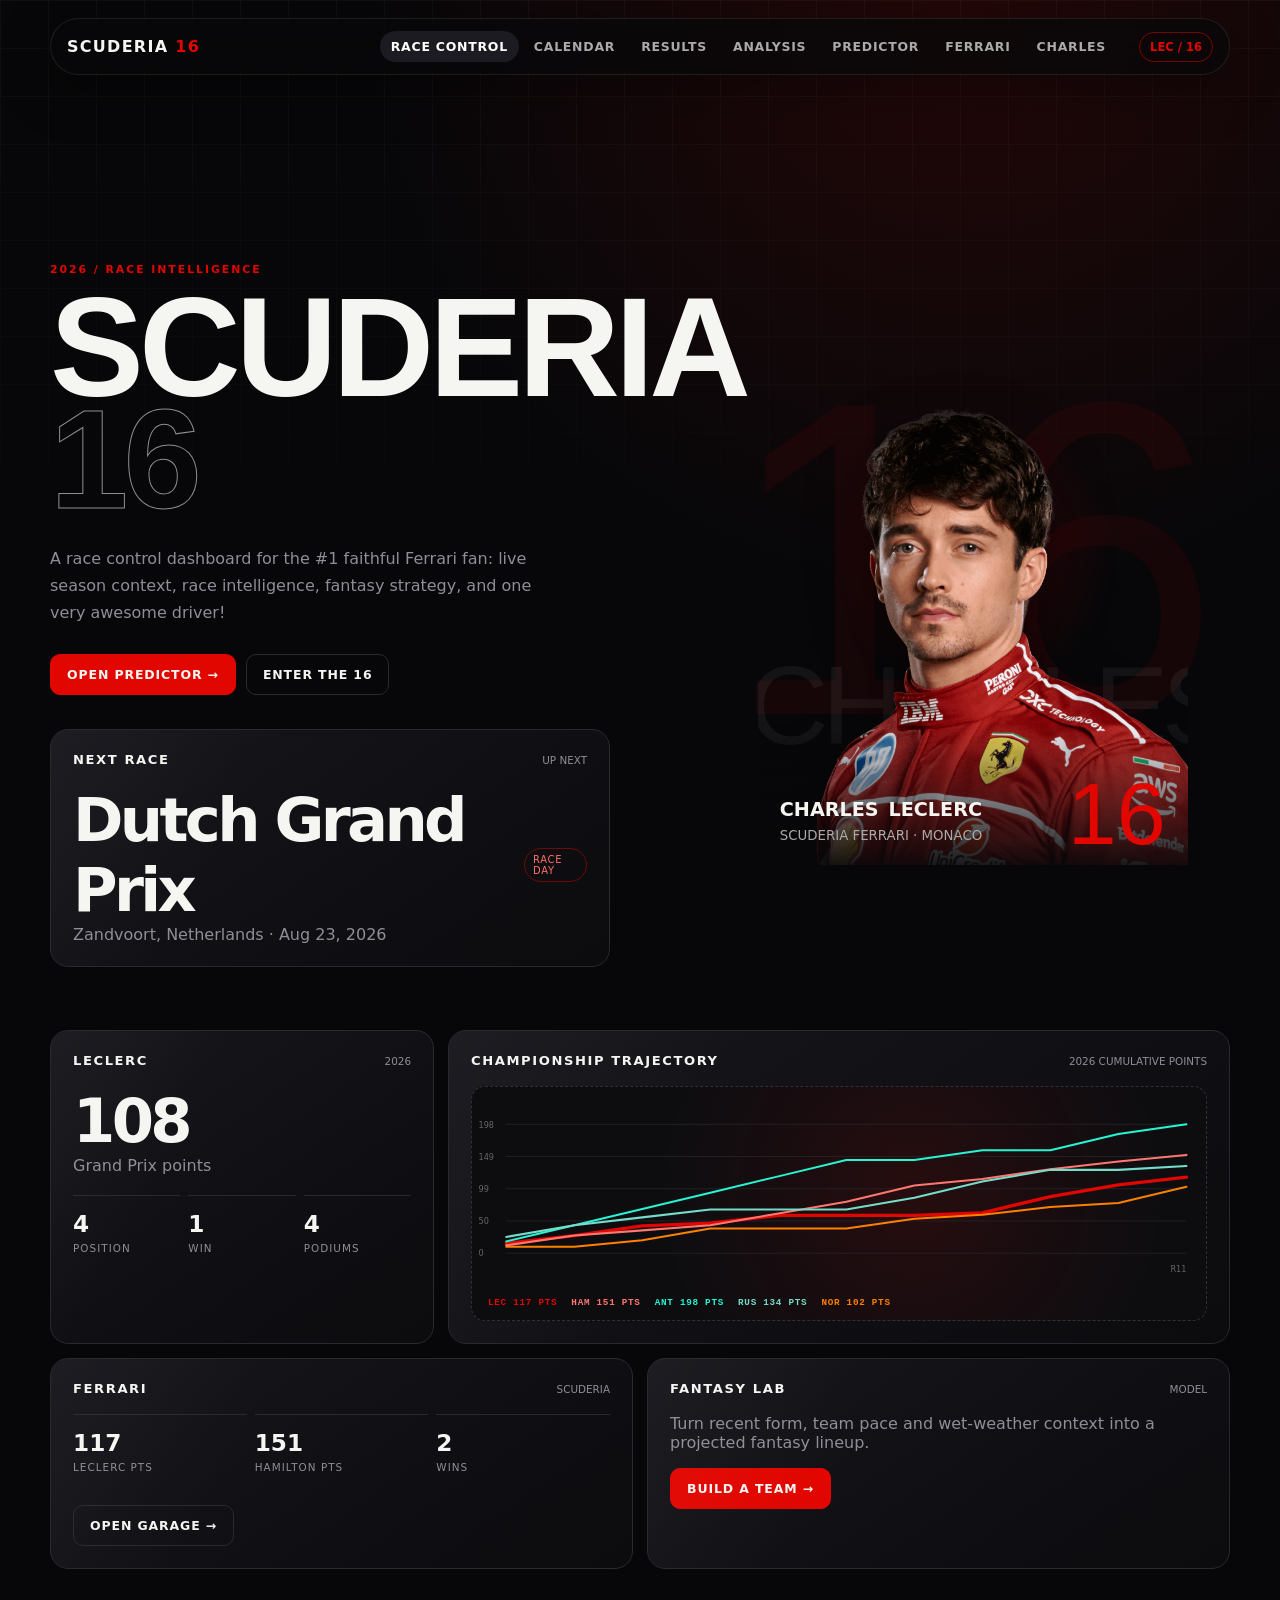
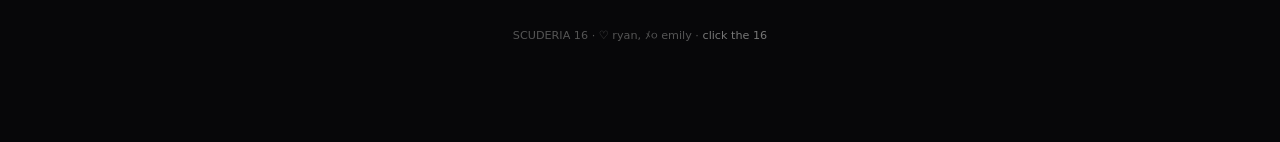
==== commit 85085e17: "Polish responsive layouts and race visualizations" ====
--- a/docs/index.html
+++ b/docs/index.html
@@ -4,7 +4,7 @@
     <meta charset="utf-8" />
     <meta name="viewport" content="width=device-width,initial-scale=1" />
     <title>SCUDERIA 16 — Race Control</title>
-    <link rel="stylesheet" href="css/style.css" />
+    <link rel="stylesheet" href="css/style.css?v=layout-3" />
   </head>
   <body>
     <main class="page">
@@ -42,18 +42,7 @@
               <img
                 src="assets/charles-leclerc.png"
                 alt="Charles Leclerc"
-                style="
-                  position: absolute;
-                  z-index: 2;
-                  left: 50%;
-                  bottom: -8px;
-                  transform: translateX(-50%);
-                  height: 92%;
-                  width: auto;
-                  max-width: 125%;
-                  object-fit: contain;
-                  filter: drop-shadow(0 25px 28px rgba(0, 0, 0, 0.6));
-                "
+                class="hero-driver-image"
               />
             </div>
             <div class="driver-meta">
@@ -143,7 +132,7 @@
       </footer>
     </main>
 
-    <script src="js/app.js?v=menu-1"></script>
+    <script src="js/app.js?v=layout-3"></script>
     <script>
       fetch('data/next_race.json')
         .then(response => response.json())
--- a/docs/css/style.css
+++ b/docs/css/style.css
@@ -209,11 +209,11 @@
   position: relative;
   width: min(430px, 100%);
   height: 500px;
-  border: 1px solid rgba(255, 255, 255, 0.12);
-  background: linear-gradient(145deg, #19191f, #0d0d10);
+  border: 0;
+  background: transparent;
   overflow: hidden;
-  border-radius: 28px;
-  box-shadow: 0 35px 100px rgba(0, 0, 0, 0.5);
+  border-radius: 0;
+  box-shadow: none;
 }
 .driver-card:after {
   content: '';
@@ -231,9 +231,19 @@
 .driver-art {
   position: absolute;
   inset: 0;
-  background:
-    radial-gradient(circle at 50% 35%, rgba(225, 6, 0, 0.32), transparent 32%),
-    linear-gradient(160deg, #24242a, #0c0c0f 65%);
+  background: radial-gradient(circle at 50% 38%, rgba(225, 6, 0, 0.22), transparent 38%);
+}
+.hero-driver-image {
+  position: absolute;
+  z-index: 2;
+  left: 50%;
+  bottom: -8px;
+  transform: translateX(-50%);
+  height: 96%;
+  width: auto;
+  max-width: 135%;
+  object-fit: contain;
+  filter: drop-shadow(0 25px 28px rgba(0, 0, 0, 0.6));
 }
 .driver-art:before {
   content: 'CHARLES';
@@ -693,12 +703,15 @@
     grid-template-columns: 1fr;
   }
   .hero {
-    padding-top: 80px;
+    padding-top: 88px;
+    gap: 12px;
   }
   .hero-visual {
-    min-height: 450px;
+    order: -1;
+    min-height: 430px;
   }
   .driver-card {
+    width: min(520px, 100%);
     height: 430px;
   }
   .dashboard-grid .span-4,
@@ -744,10 +757,14 @@
     font-size: 5rem;
   }
   .hero-visual {
-    min-height: 390px;
+    min-height: 370px;
   }
   .driver-card {
-    height: 380px;
+    height: 370px;
+  }
+  .hero-driver-image {
+    height: 96%;
+    max-width: 145%;
   }
   .stat-row {
     grid-template-columns: 1fr 1fr;
@@ -1001,18 +1018,25 @@
   grid-column: span 7;
 }
 .performance-radar {
-  height: 260px;
+  min-height: 240px;
   position: relative;
   display: grid;
   place-items: center;
+  padding-inline: 4px;
 }
 .radar-svg {
-  width: min(280px, 100%);
-  height: 100%;
+  display: block;
+  width: min(390px, 100%);
+  height: auto;
+  overflow: visible;
 }
 .radar-score {
   position: absolute;
+  left: 50%;
+  top: 48%;
+  transform: translate(-50%, -50%);
   text-align: center;
+  pointer-events: none;
 }
 .radar-score b {
   font-size: 2.5rem;
@@ -1027,15 +1051,23 @@
 .result-strip {
   display: flex;
   gap: 8px;
-  overflow: auto;
-  padding-bottom: 4px;
+  max-width: 100%;
+  overflow-x: auto;
+  overflow-y: hidden;
+  padding: 2px 2px 10px;
+  scroll-padding-inline: 2px;
+  scroll-snap-type: x proximity;
+  overscroll-behavior-inline: contain;
+  -webkit-overflow-scrolling: touch;
 }
 .result-chip {
-  min-width: 120px;
+  flex: 0 0 148px;
+  min-width: 0;
   padding: 14px;
   border: 1px solid var(--line);
   border-radius: 12px;
   background: #0d0d10;
+  scroll-snap-align: start;
 }
 .result-chip small {
   display: block;
@@ -1043,6 +1075,9 @@
   text-transform: uppercase;
   font-size: 0.58rem;
   letter-spacing: 0.1em;
+  line-height: 1.35;
+  min-height: 2.7em;
+  overflow-wrap: anywhere;
 }
 .result-chip b {
   display: block;
@@ -1057,15 +1092,23 @@
   margin-top: 2px;
 }
 .model-note {
-  color: #555;
-  font-size: 0.58rem;
-  margin-top: 8px;
+  color: #aaa;
+  font-size: 0.78rem;
+  line-height: 1.65;
+  margin-top: 12px;
+  padding: 14px 16px;
+  border: 1px solid var(--line);
+  border-radius: 12px;
+  background: rgba(15, 15, 18, 0.78);
 }
 .garage-page .section-head {
   margin-top: 20px;
 }
 .garage-page .section-head h1 {
   font-size: clamp(4rem, 9vw, 8rem);
+}
+.driver-info-panel .stat-row {
+  grid-template-columns: repeat(2, minmax(0, 1fr));
 }
 .garage-page .driver-mini {
   min-height: 240px;
@@ -1087,7 +1130,26 @@
 .garage-telemetry {
   height: 170px;
 }
+@media (max-width: 1200px) {
+  .garage-controls {
+    bottom: 72px;
+    width: calc(100% - 36px);
+    justify-content: center;
+    white-space: normal;
+    text-align: center;
+    line-height: 1.4;
+  }
+}
 @media (max-width: 1000px) {
+  .garage-page .section-head {
+    align-items: flex-start;
+    flex-direction: column;
+    gap: 14px;
+  }
+  .garage-page .section-head p {
+    max-width: 680px;
+    margin: 0;
+  }
   .driver-showcase {
     grid-template-columns: 1fr;
   }
@@ -1122,12 +1184,58 @@
     font-size: 1.6rem;
   }
   .garage-controls {
-    font-size: 0.55rem;
+    bottom: 68px;
+    width: calc(100% - 28px);
+    justify-content: center;
+    white-space: normal;
+    text-align: center;
+    line-height: 1.4;
+    font-size: 0.52rem;
   }
   .driver-copy h1 {
     font-size: 4.5rem;
   }
+  .showcase-grid {
+    gap: 10px;
+  }
+  .showcase-grid .panel {
+    min-width: 0;
+    padding: 16px;
+  }
+  .showcase-grid .panel-title {
+    align-items: flex-start;
+    gap: 8px 12px;
+    flex-wrap: wrap;
+  }
+  .performance-radar {
+    min-height: 210px;
+    margin-inline: -4px;
+  }
+  .radar-score b {
+    font-size: 2.15rem;
+  }
+  .result-strip {
+    margin-inline: -2px;
+  }
   .result-chip {
-    min-width: 105px;
-  }
-}
+    flex-basis: clamp(132px, 44vw, 148px);
+    padding: 12px;
+  }
+}
+.spouse-secret {
+  border: 0;
+  padding: 0;
+  background: transparent;
+  color: inherit;
+  font: inherit;
+  font-weight: inherit;
+  text-align: left;
+  cursor: pointer;
+  text-decoration: underline;
+  text-decoration-color: rgba(225, 6, 0, 0.75);
+  text-underline-offset: 4px;
+}
+.spouse-secret:hover,
+.spouse-secret:focus-visible {
+  color: var(--red);
+}
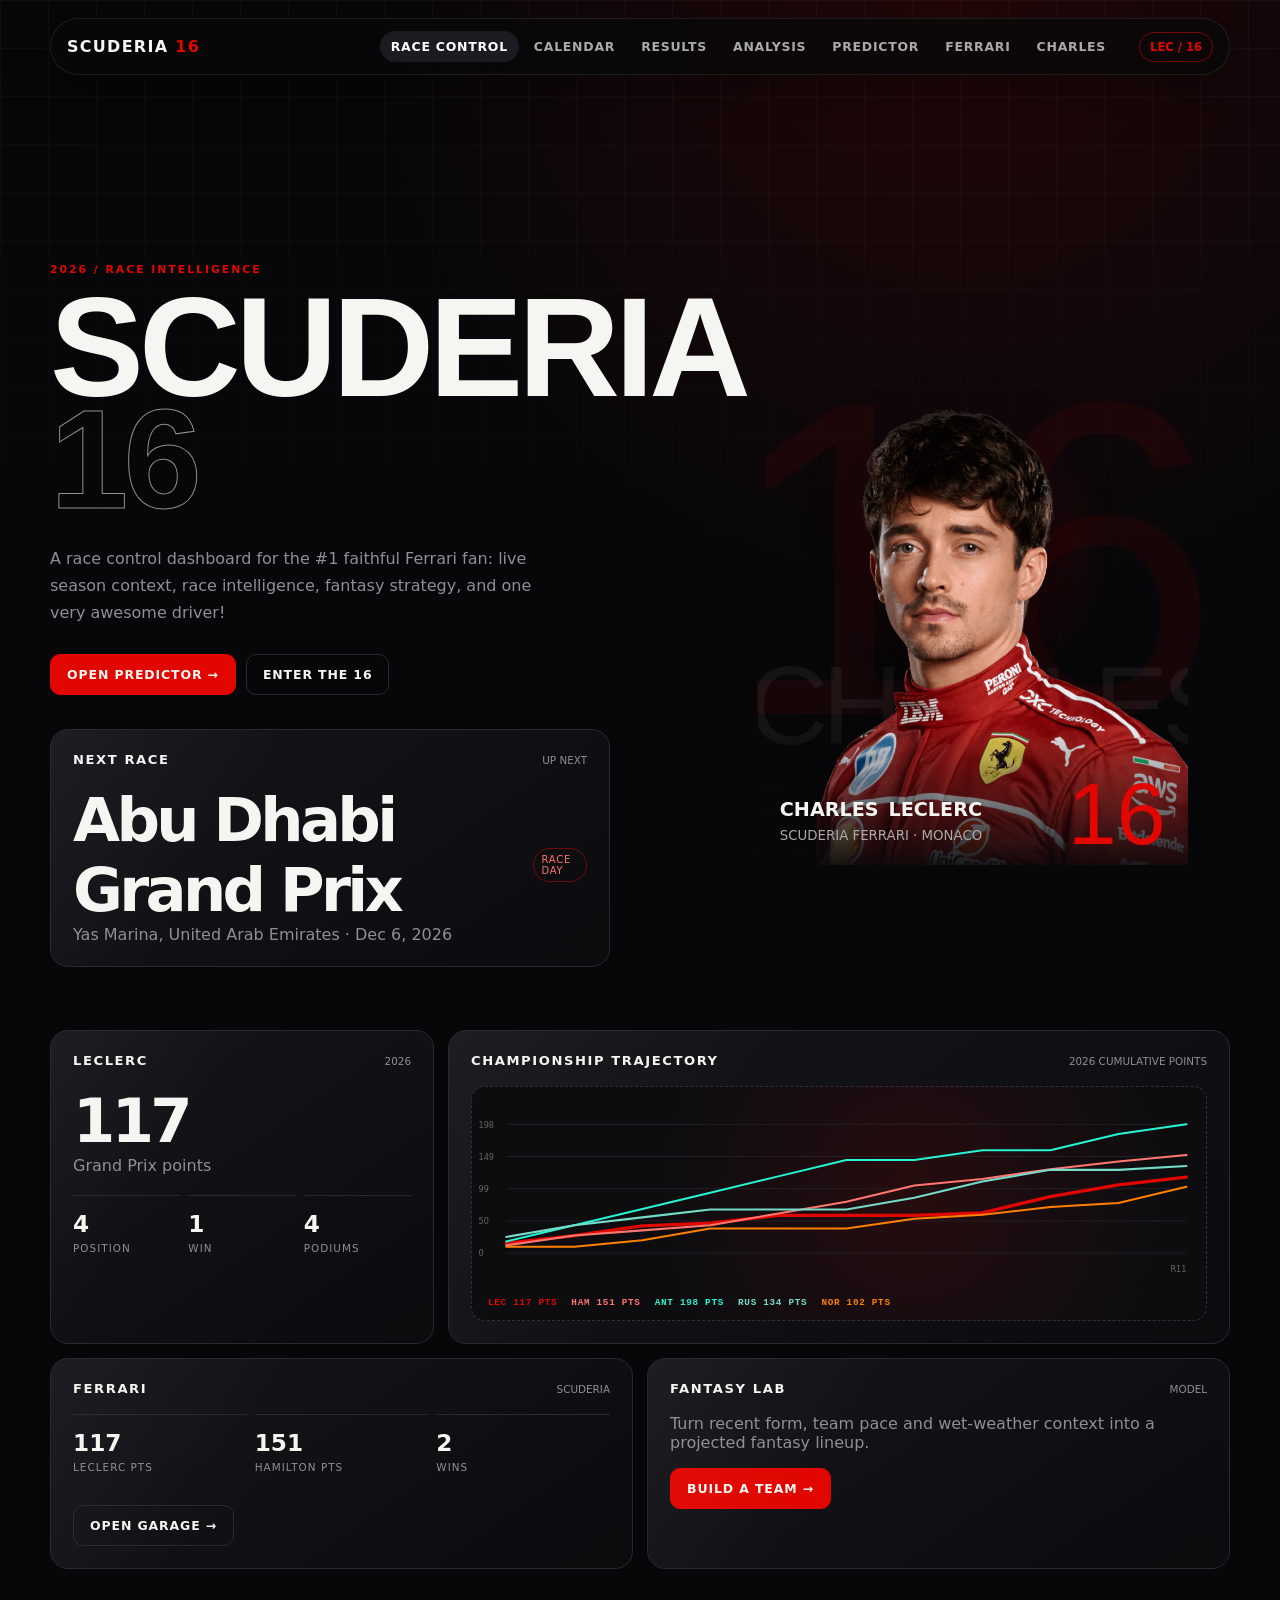
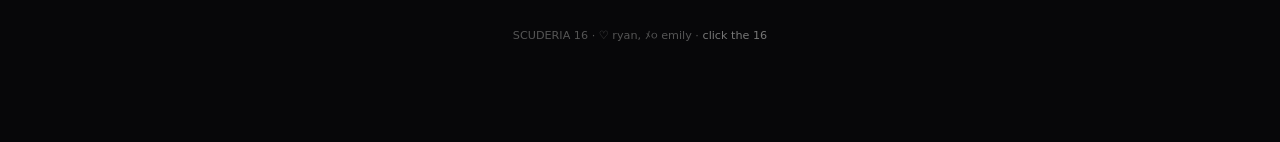
==== commit 6d1ca8e7: "Automate race countdown and official career stats" ====
--- a/docs/index.html
+++ b/docs/index.html
@@ -134,21 +134,59 @@
 
     <script src="js/app.js?v=layout-3"></script>
     <script>
-      fetch('data/next_race.json')
+      const raceDate = value => new Date(String(value).replace(' ', 'T'));
+
+      const raceCompletionTime = event => {
+        if (event.Session5DateUtc && event.Session5DateUtc !== 'NaT') {
+          return raceDate(event.Session5DateUtc).getTime() + 6 * 60 * 60 * 1000;
+        }
+        return raceDate(event.EventDate).getTime() + 30 * 60 * 60 * 1000;
+      };
+
+      const calendarDaysUntil = date => {
+        const now = new Date();
+        const today = Date.UTC(now.getFullYear(), now.getMonth(), now.getDate());
+        const target = Date.UTC(
+          date.getUTCFullYear(),
+          date.getUTCMonth(),
+          date.getUTCDate()
+        );
+        return Math.max(0, Math.round((target - today) / 86400000));
+      };
+
+      const renderNextRace = schedule => {
+        const now = Date.now();
+        const race = schedule
+          .filter(event => Number(event.RoundNumber) > 0)
+          .sort((a, b) => Number(a.RoundNumber) - Number(b.RoundNumber))
+          .find(event => raceCompletionTime(event) > now);
+
+        if (!race) {
+          document.getElementById('race-status').textContent = 'SEASON COMPLETE';
+          document.getElementById('countdown').textContent = '—';
+          return;
+        }
+
+        const date = raceDate(race.EventDate);
+        const days = calendarDaysUntil(date);
+        document.getElementById('next-race').textContent = race.EventName;
+        document.getElementById('race-date').textContent =
+          `${race.Location}, ${race.Country} · ${date.toLocaleDateString(undefined, {
+            month: 'short',
+            day: 'numeric',
+            year: 'numeric',
+            timeZone: 'UTC'
+          })}`;
+        document.getElementById('countdown').textContent =
+          days === 0 ? 'RACE DAY' : `${days} DAYS`;
+        document.getElementById('race-status').textContent = 'UP NEXT';
+      };
+
+      fetch('data/schedule_2026.json')
         .then(response => response.json())
-        .then(race => {
-          document.getElementById('next-race').textContent = race.eventName;
-          document.getElementById('race-date').textContent =
-            `${race.location}, ${race.country} · ${new Date(race.date).toLocaleDateString(undefined, { month: 'short', day: 'numeric', year: 'numeric' })}`;
-
-          const days = Math.max(
-            0,
-            Math.ceil((new Date(race.date) - new Date()) / 86400000)
-          );
-
-          document.getElementById('countdown').textContent =
-            days === 0 ? 'RACE DAY' : `${days} DAYS`;
-          document.getElementById('race-status').textContent = 'UP NEXT';
+        .then(schedule => {
+          renderNextRace(schedule);
+          window.setInterval(() => renderNextRace(schedule), 60000);
         })
         .catch(() => {
           document.getElementById('race-status').textContent =
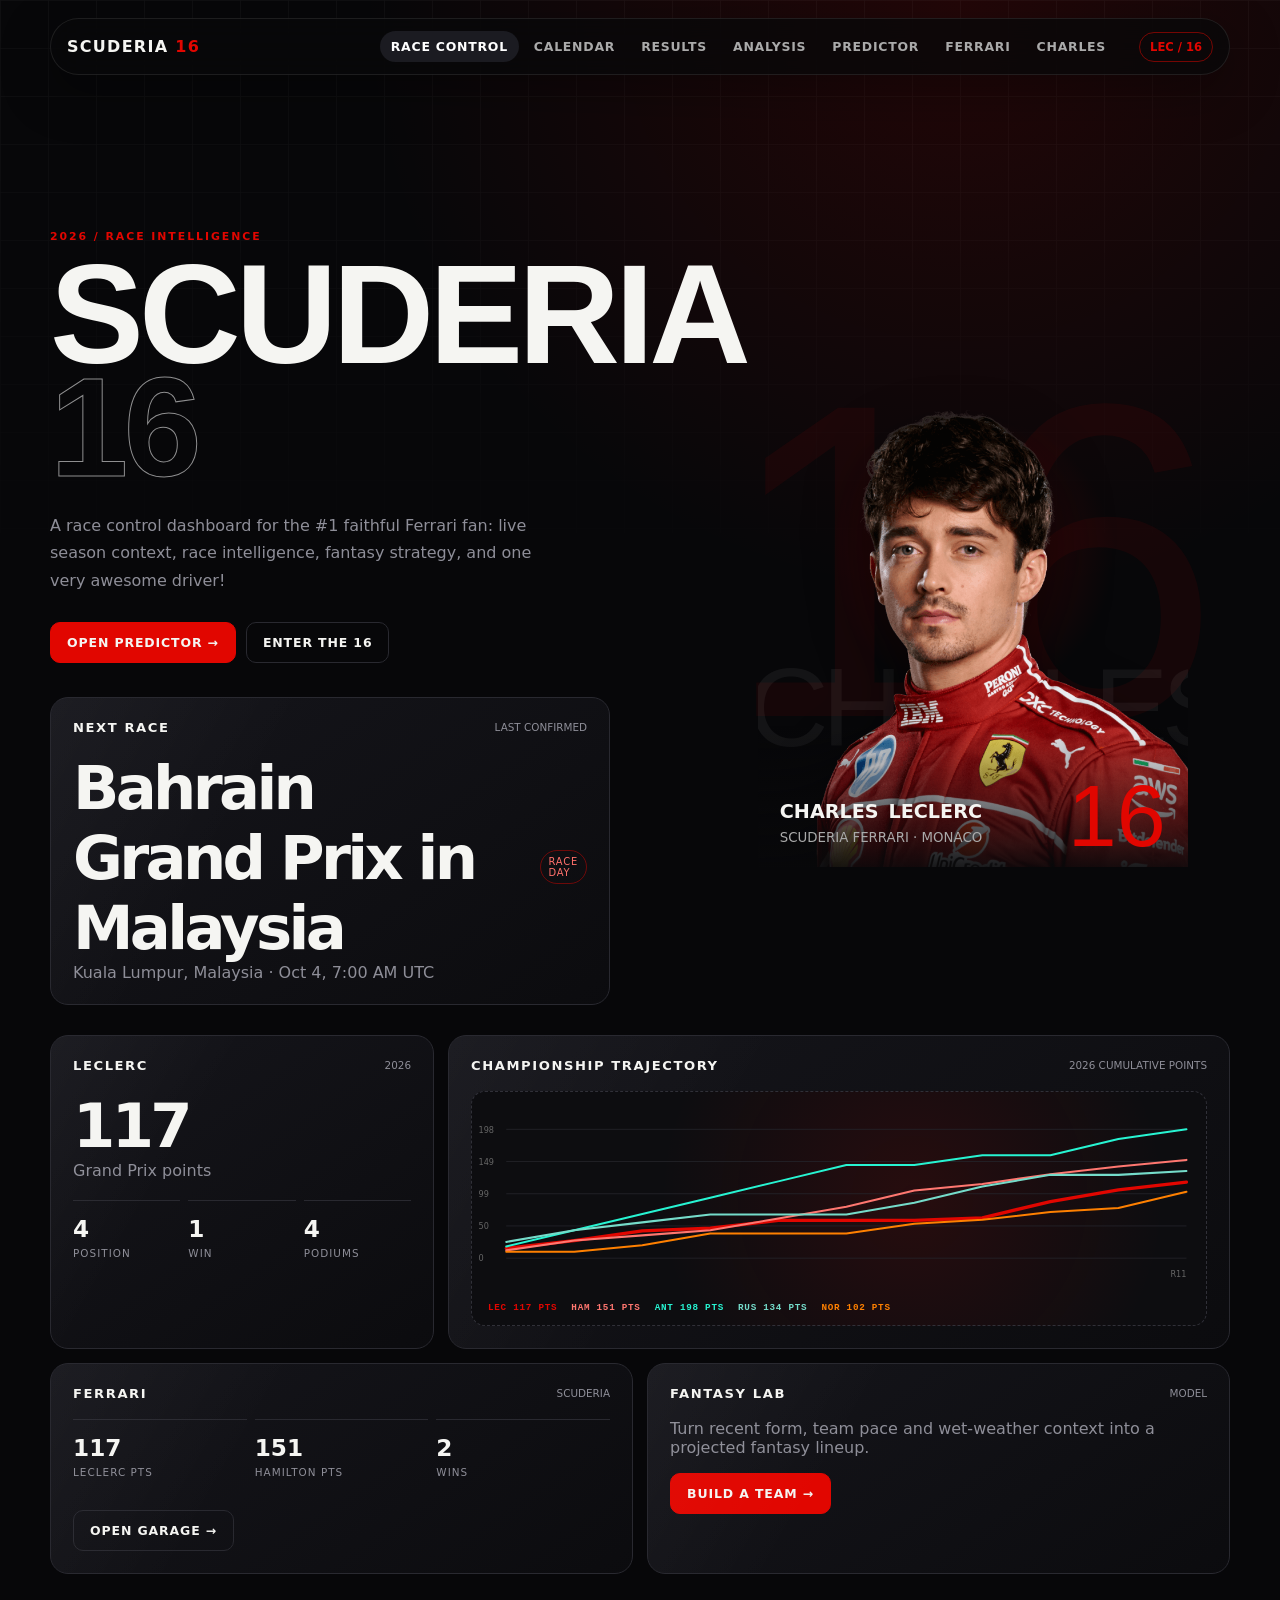
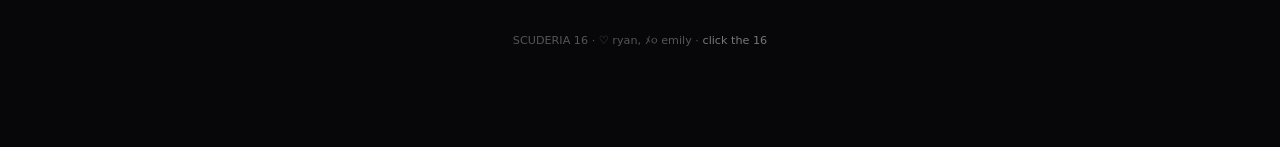
==== commit 2004ee1f: "Fix circuit maps and automatic next-race updates" ====
--- a/docs/index.html
+++ b/docs/index.html
@@ -133,65 +133,29 @@
     </main>
 
     <script src="js/app.js?v=layout-3"></script>
+    <script src="js/race-data.js?v=live-circuits-1"></script>
     <script>
-      const raceDate = value => new Date(String(value).replace(' ', 'T'));
-
-      const raceCompletionTime = event => {
-        if (event.Session5DateUtc && event.Session5DateUtc !== 'NaT') {
-          return raceDate(event.Session5DateUtc).getTime() + 6 * 60 * 60 * 1000;
-        }
-        return raceDate(event.EventDate).getTime() + 30 * 60 * 60 * 1000;
-      };
-
-      const calendarDaysUntil = date => {
-        const now = new Date();
-        const today = Date.UTC(now.getFullYear(), now.getMonth(), now.getDate());
-        const target = Date.UTC(
-          date.getUTCFullYear(),
-          date.getUTCMonth(),
-          date.getUTCDate()
-        );
-        return Math.max(0, Math.round((target - today) / 86400000));
-      };
-
-      const renderNextRace = schedule => {
-        const now = Date.now();
-        const race = schedule
-          .filter(event => Number(event.RoundNumber) > 0)
-          .sort((a, b) => Number(a.RoundNumber) - Number(b.RoundNumber))
-          .find(event => raceCompletionTime(event) > now);
-
+      F1RaceData.subscribe(state => {
+        const status = document.getElementById('race-status');
+        if (!state) { status.textContent = 'UPDATES UNAVAILABLE'; return; }
+        const race = state.nextRace;
         if (!race) {
-          document.getElementById('race-status').textContent = 'SEASON COMPLETE';
+          status.textContent = 'SEASON COMPLETE';
+          document.getElementById('next-race').textContent = 'See you next season';
+          document.getElementById('race-date').textContent = '';
           document.getElementById('countdown').textContent = '—';
           return;
         }
-
-        const date = raceDate(race.EventDate);
-        const days = calendarDaysUntil(date);
-        document.getElementById('next-race').textContent = race.EventName;
+        const date = new Date(race.date + 'T' + (race.time || '00:00:00Z'));
+        const days = Math.max(0, Math.ceil((date - Date.now()) / 86400000));
+        document.getElementById('next-race').textContent = race.raceName;
         document.getElementById('race-date').textContent =
-          `${race.Location}, ${race.Country} · ${date.toLocaleDateString(undefined, {
-            month: 'short',
-            day: 'numeric',
-            year: 'numeric',
-            timeZone: 'UTC'
+          `${race.Circuit.Location.locality}, ${race.Circuit.Location.country} · ${date.toLocaleString(undefined, {
+            month: 'short', day: 'numeric', hour: 'numeric', minute: '2-digit', timeZoneName: 'short'
           })}`;
-        document.getElementById('countdown').textContent =
-          days === 0 ? 'RACE DAY' : `${days} DAYS`;
-        document.getElementById('race-status').textContent = 'UP NEXT';
-      };
-
-      fetch('data/schedule_2026.json')
-        .then(response => response.json())
-        .then(schedule => {
-          renderNextRace(schedule);
-          window.setInterval(() => renderNextRace(schedule), 60000);
-        })
-        .catch(() => {
-          document.getElementById('race-status').textContent =
-            'SEASON COMPLETE';
-        });
+        document.getElementById('countdown').textContent = days === 0 ? 'RACE DAY' : `${days} DAYS`;
+        status.textContent = state.live ? 'UP NEXT' : 'LAST CONFIRMED';
+      });
 
       const graphDrivers = {
         LEC: { color: '#e10600', label: 'LEC' },
--- a/docs/css/style.css
+++ b/docs/css/style.css
@@ -1108,7 +1108,21 @@
   font-size: clamp(4rem, 9vw, 8rem);
 }
 .driver-info-panel .stat-row {
-  grid-template-columns: repeat(2, minmax(0, 1fr));
+  grid-template-columns: repeat(3, minmax(0, 1fr));
+}
+.nationality-short {
+  display: none;
+}
+@media (max-width: 760px) {
+  .driver-info-panel .stat-row {
+    grid-template-columns: repeat(2, minmax(0, 1fr));
+  }
+  .nationality-full {
+    display: none;
+  }
+  .nationality-short {
+    display: inline;
+  }
 }
 .garage-page .driver-mini {
   min-height: 240px;
@@ -1239,3 +1253,144 @@
 .spouse-secret:focus-visible {
   color: var(--red);
 }
+
+/* --- Charles page scrapbook --- */
+.leclerc-memories {
+  margin-top: 70px;
+  padding: clamp(24px, 4vw, 48px);
+  border: 1px solid var(--line);
+  border-radius: 28px;
+  overflow: hidden;
+  background:
+    radial-gradient(circle at 14% 18%, rgba(225, 6, 0, 0.2), transparent 28%),
+    linear-gradient(145deg, #151519, #09090b 72%);
+}
+.memories-heading {
+  display: flex;
+  justify-content: space-between;
+  align-items: end;
+  gap: 24px;
+  margin-bottom: 34px;
+}
+.memories-heading h2 {
+  max-width: 760px;
+  margin: 8px 0 0;
+  font-size: clamp(3rem, 7vw, 7rem);
+  line-height: 0.82;
+}
+.memories-heading p {
+  max-width: 260px;
+  margin: 0;
+  color: #aaa;
+  line-height: 1.55;
+}
+.memory-collage {
+  display: grid;
+  grid-template-columns: minmax(0, 1.2fr) minmax(260px, 0.8fr);
+  gap: clamp(20px, 3vw, 36px);
+  align-items: center;
+  padding: 12px clamp(4px, 2vw, 20px) 20px;
+}
+.memory-photo-stack {
+  display: grid;
+  gap: 26px;
+}
+.memory-photo {
+  position: relative;
+  margin: 0;
+  padding: 10px 10px 17px;
+  background: #f5f1e8;
+  color: #19191d;
+  box-shadow: 0 26px 60px rgba(0, 0, 0, 0.42);
+  transition: transform 220ms ease, box-shadow 220ms ease;
+}
+.memory-photo::before {
+  content: '';
+  position: absolute;
+  z-index: 2;
+  width: 82px;
+  height: 22px;
+  top: -12px;
+  left: 50%;
+  transform: translateX(-50%) rotate(-2deg);
+  background: rgba(225, 6, 0, 0.75);
+  box-shadow: 0 2px 8px rgba(0, 0, 0, 0.28);
+}
+.memory-photo img {
+  display: block;
+  width: 100%;
+  object-fit: cover;
+  filter: saturate(0.95) contrast(1.03);
+}
+.memory-photo figcaption {
+  padding: 13px 7px 0;
+  font: 800 0.72rem/1.2 ui-monospace, monospace;
+  letter-spacing: 0.08em;
+  text-align: center;
+  text-transform: uppercase;
+}
+.memory-photo-feature {
+  transform: rotate(-1.7deg);
+}
+.memory-photo-feature img {
+  aspect-ratio: 3 / 4;
+}
+.memory-photo-leo {
+  width: min(82%, 330px);
+  justify-self: start;
+  transform: rotate(3.2deg);
+}
+.memory-photo-family {
+  width: min(90%, 380px);
+  justify-self: end;
+  transform: rotate(-2.4deg);
+}
+.memory-photo-leo img,
+.memory-photo-family img {
+  aspect-ratio: 1;
+}
+.memory-photo:hover {
+  z-index: 3;
+  transform: rotate(0deg) translateY(-5px);
+  box-shadow: 0 32px 70px rgba(0, 0, 0, 0.55);
+}
+@media (max-width: 760px) {
+  .leclerc-memories {
+    margin-top: 42px;
+    padding: 24px 16px 30px;
+    border-radius: 20px;
+  }
+  .memories-heading {
+    display: block;
+    margin-bottom: 26px;
+  }
+  .memories-heading p {
+    margin-top: 16px;
+  }
+  .memory-collage {
+    grid-template-columns: 1fr;
+    gap: 30px;
+    padding-inline: 8px;
+  }
+  .memory-photo-stack {
+    grid-template-columns: 1fr 1fr;
+    gap: 14px;
+  }
+  .memory-photo-leo,
+  .memory-photo-family {
+    width: 100%;
+  }
+}
+@media (max-width: 460px) {
+  .memory-photo-stack {
+    grid-template-columns: 1fr;
+    gap: 28px;
+  }
+  .memory-photo-leo,
+  .memory-photo-family {
+    width: 88%;
+  }
+  .memory-photo-family {
+    justify-self: end;
+  }
+}
